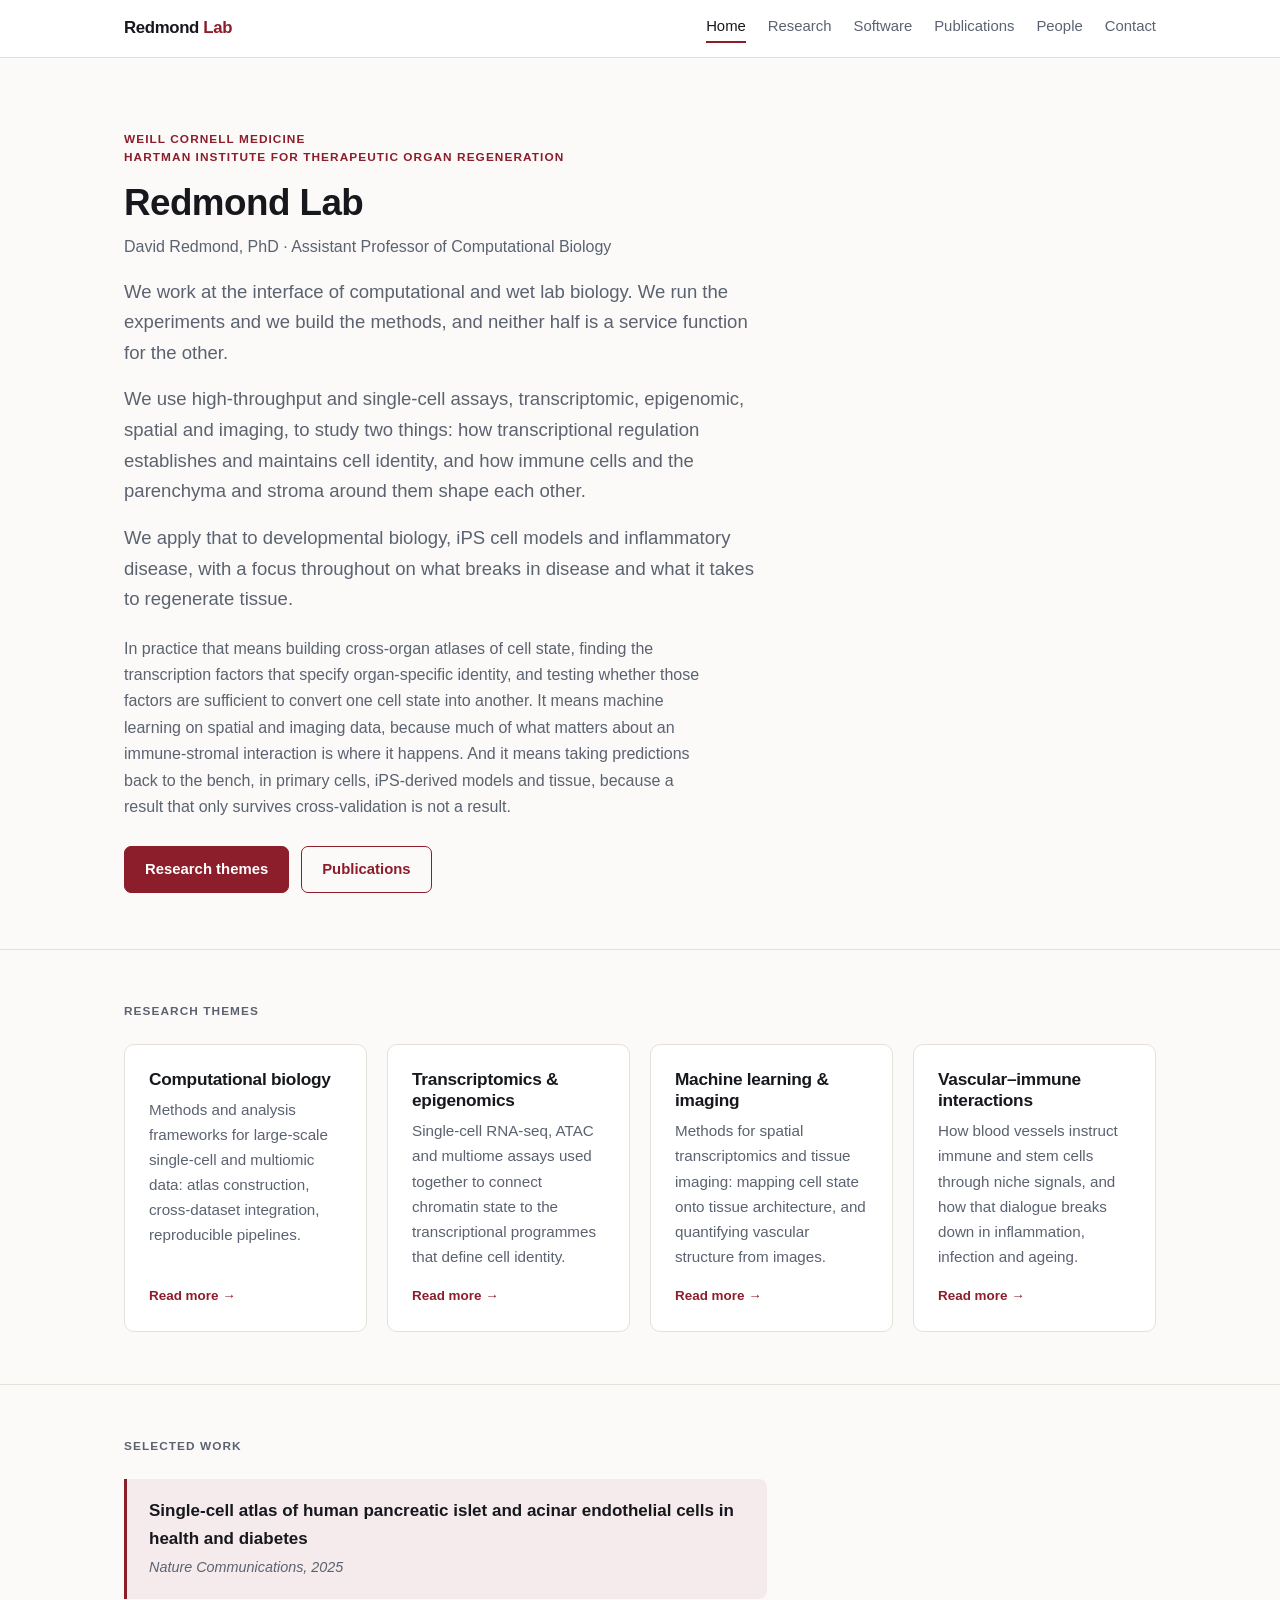
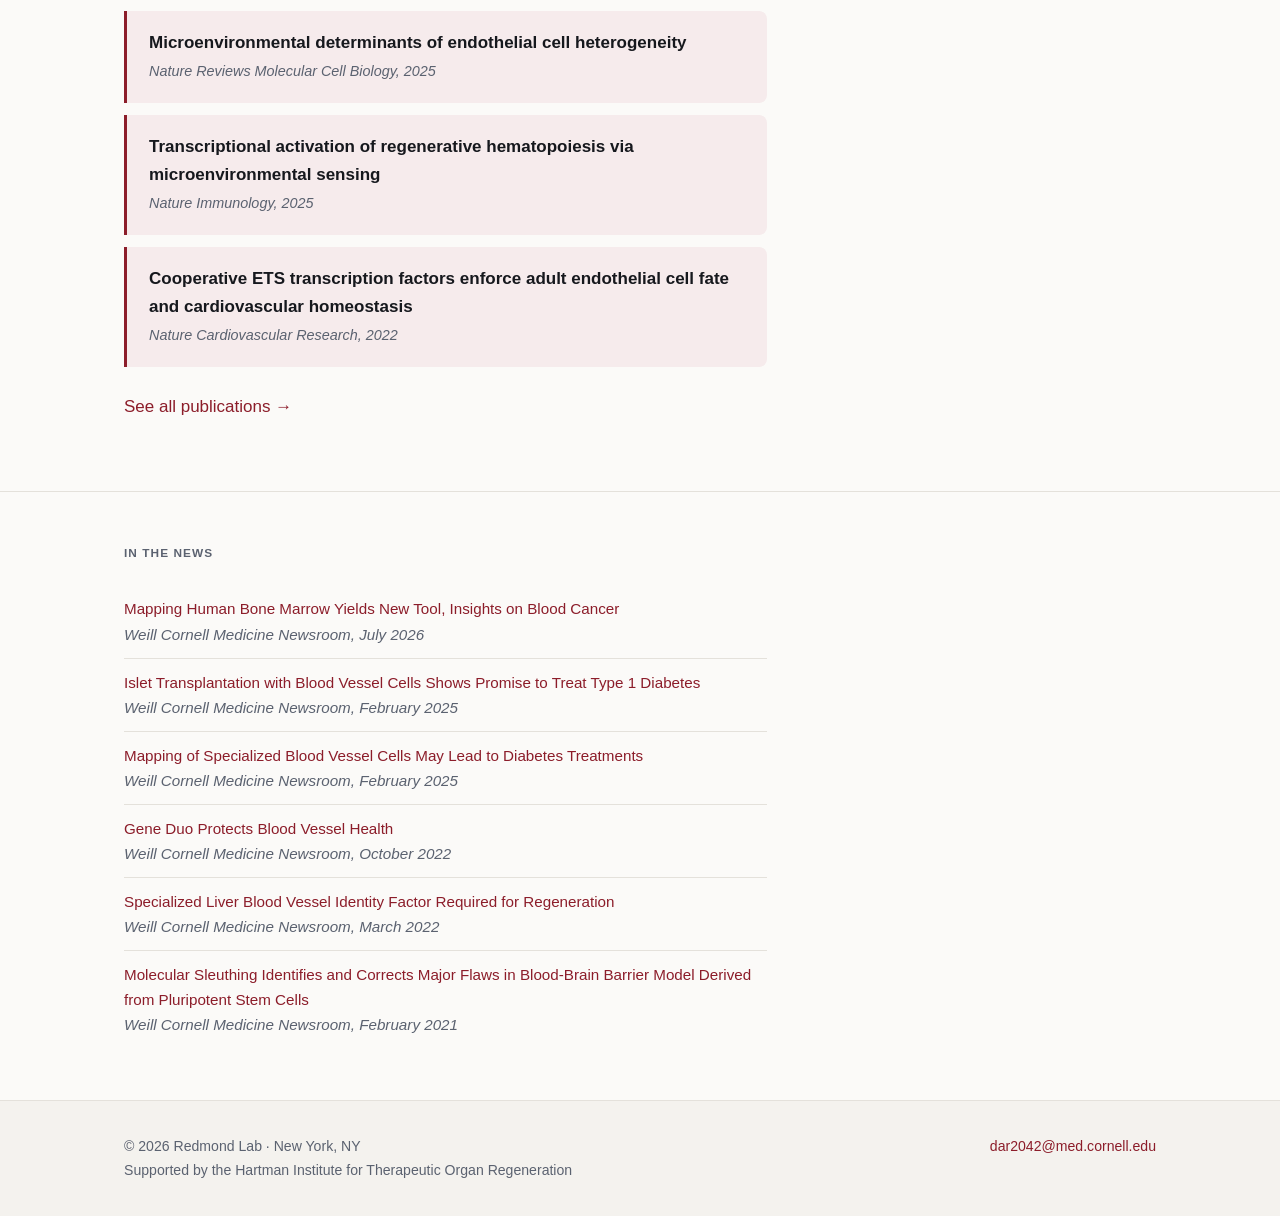
==== index.html @ 02d32d0f "Rewrite intro around the computational/wet-lab interface" ====
<!DOCTYPE html>
<html lang="en">
<head>
<meta charset="utf-8">
<meta name="viewport" content="width=device-width, initial-scale=1">
<title>Redmond Lab | Vascular Computational Biology</title>
<meta name="description" content="The Redmond Lab works at the interface of computational and wet lab biology, using high-throughput and single-cell assays to study transcriptional regulation and immune-stromal interactions in development, iPS models, inflammation and regeneration.">
<meta name="author" content="David Redmond">
<link rel="canonical" href="https://redmondlab.org/">

<meta property="og:type" content="website">
<meta property="og:site_name" content="Redmond Lab">
<meta property="og:title" content="Redmond Lab | Vascular Computational Biology">
<meta property="og:description" content="The Redmond Lab works at the interface of computational and wet lab biology, using high-throughput and single-cell assays to study transcriptional regulation and immune-stromal interactions in development, iPS models, inflammation and regeneration.">
<meta property="og:url" content="https://redmondlab.org/">
<meta property="og:locale" content="en_US">
<meta name="twitter:card" content="summary">
<meta name="twitter:title" content="Redmond Lab | Vascular Computational Biology">
<meta name="twitter:description" content="The Redmond Lab works at the interface of computational and wet lab biology, using high-throughput and single-cell assays to study transcriptional regulation and immune-stromal interactions in development, iPS models, inflammation and regeneration.">

<script type="application/ld+json">
{
  "@context": "https://schema.org",
  "@graph": [
    {
      "@type": "Person",
      "@id": "https://redmondlab.org/#david-redmond",
      "name": "David Redmond",
      "givenName": "David",
      "familyName": "Redmond",
      "honorificSuffix": "PhD",
      "jobTitle": "Assistant Professor of Computational Biology",
      "email": "mailto:dar2042@med.cornell.edu",
      "url": "https://redmondlab.org",
      "affiliation": {
        "@type": "Organization",
        "name": "Hartman Institute for Therapeutic Organ Regeneration"
      },
      "knowsAbout": [
        "Computational biology",
        "Endothelial cell biology",
        "Single-cell RNA sequencing",
        "Transcriptomics",
        "Epigenomics",
        "Spatial transcriptomics",
        "Machine learning",
        "Vascular immunology",
        "Transcription factor reprogramming"
      ],
      "sameAs": [
        "https://orcid.org/0000-0002-0983-8606",
        "https://scholar.google.com/citations?user=XUTpJfoAAAAJ&hl=en",
        "https://github.com/redmondlab",
        "https://vivo.weill.cornell.edu/display/cwid-dar2042",
        "https://directory.weill.cornell.edu/person/profile/dar2042"
      ]
    },
    {
      "@type": "ResearchOrganization",
      "@id": "https://redmondlab.org/#lab",
      "name": "Redmond Lab",
      "alternateName": "Redmond Laboratory",
      "url": "https://redmondlab.org",
      "email": "mailto:dar2042@med.cornell.edu",
      "founder": {"@id": "https://redmondlab.org/#david-redmond"},
      "parentOrganization": {
        "@type": "Organization",
        "name": "Hartman Institute for Therapeutic Organ Regeneration"
      },
      "address": {
        "@type": "PostalAddress",
        "addressLocality": "New York",
        "addressRegion": "NY",
        "addressCountry": "US"
      }
    },
    {
      "@type": "WebSite",
      "@id": "https://redmondlab.org/#website",
      "url": "https://redmondlab.org",
      "name": "Redmond Lab",
      "publisher": {"@id": "https://redmondlab.org/#lab"}
    }
  ]
}
</script>

<link rel="stylesheet" href="style.css">
</head>
<body>

<header class="site">
  <div class="wrap">
    <a class="brand" href="index.html">Redmond <span>Lab</span></a>
    <nav class="site">
      <a href="index.html" aria-current="page">Home</a>
      <a href="research.html">Research</a>
      <a href="software.html">Software</a>
      <a href="publications.html">Publications</a>
      <a href="people.html">People</a>
      <a href="contact.html">Contact</a>
    </nav>
  </div>
</header>

<div class="hero">
  <div class="wrap">
    <p class="kicker">Weill Cornell Medicine<br>
      Hartman Institute for Therapeutic Organ Regeneration</p>
    <h1>Redmond Lab</h1>
    <p class="affil">David Redmond, PhD &middot; Assistant Professor of Computational Biology</p>
    <p class="lead">
      We work at the interface of computational and wet lab biology. We run the
      experiments and we build the methods, and neither half is a service function for
      the other.
    </p>
    <p class="lead">
      We use high-throughput and single-cell assays, transcriptomic, epigenomic, spatial
      and imaging, to study two things: how transcriptional regulation establishes and
      maintains cell identity, and how immune cells and the parenchyma and stroma around
      them shape each other.
    </p>
    <p class="lead">
      We apply that to developmental biology, iPS cell models and inflammatory disease,
      with a focus throughout on what breaks in disease and what it takes to regenerate
      tissue.
    </p>
    <p class="detail">
      In practice that means building cross-organ atlases of cell state, finding the
      transcription factors that specify organ-specific identity, and testing whether
      those factors are sufficient to convert one cell state into another. It means
      machine learning on spatial and imaging data, because much of what matters about an
      immune-stromal interaction is where it happens. And it means taking predictions back
      to the bench, in primary cells, iPS-derived models and tissue, because a result that
      only survives cross-validation is not a result.
    </p>
    <div class="btn-row">
      <a class="btn" href="research.html">Research themes</a>
      <a class="btn ghost" href="publications.html">Publications</a>
    </div>
  </div>
</div>

<section>
  <div class="wrap">
    <p class="eyebrow">Research themes</p>
    <div class="grid themes">

      <a class="card" href="research.html#computational-biology">
        <h3>Computational biology</h3>
        <p>
          Methods and analysis frameworks for large-scale single-cell and multiomic data:
          atlas construction, cross-dataset integration, reproducible pipelines.
        </p>
        <span class="more">Read more &rarr;</span>
      </a>

      <a class="card" href="research.html#transcriptomics-epigenomics">
        <h3>Transcriptomics &amp; epigenomics</h3>
        <p>
          Single-cell RNA-seq, ATAC and multiome assays used together to connect chromatin
          state to the transcriptional programmes that define cell identity.
        </p>
        <span class="more">Read more &rarr;</span>
      </a>

      <a class="card" href="research.html#machine-learning">
        <h3>Machine learning &amp; imaging</h3>
        <p>
          Methods for spatial transcriptomics and tissue imaging: mapping cell state onto
          tissue architecture, and quantifying vascular structure from images.
        </p>
        <span class="more">Read more &rarr;</span>
      </a>

      <a class="card" href="research.html#vascular-immune">
        <h3>Vascular&ndash;immune interactions</h3>
        <p>
          How blood vessels instruct immune and stem cells through niche signals, and how
          that dialogue breaks down in inflammation, infection and ageing.
        </p>
        <span class="more">Read more &rarr;</span>
      </a>

    </div>
  </div>
</section>

<section>
  <div class="wrap">
    <p class="eyebrow">Selected work</p>
    <div class="prose">

      <div class="highlight">
        <strong>Single-cell atlas of human pancreatic islet and acinar endothelial cells in health and diabetes</strong><br>
        <span class="venue">Nature Communications, 2025</span>
      </div>

      <div class="highlight">
        <strong>Microenvironmental determinants of endothelial cell heterogeneity</strong><br>
        <span class="venue">Nature Reviews Molecular Cell Biology, 2025</span>
      </div>

      <div class="highlight">
        <strong>Transcriptional activation of regenerative hematopoiesis via microenvironmental sensing</strong><br>
        <span class="venue">Nature Immunology, 2025</span>
      </div>

      <div class="highlight">
        <strong>Cooperative ETS transcription factors enforce adult endothelial cell fate and cardiovascular homeostasis</strong><br>
        <span class="venue">Nature Cardiovascular Research, 2022</span>
      </div>

      <p style="margin-top:26px">
        <a href="publications.html">See all publications &rarr;</a>
      </p>
    </div>
  </div>
</section>

<section>
  <div class="wrap">
    <p class="eyebrow">In the news</p>
    <div class="prose">
      <ul class="pubs">
        <li>
          <a href="https://news.weill.cornell.edu/news/2026/07/mapping-human-bone-marrow-yields-new-tool-insights-on-blood-cancer">Mapping Human Bone Marrow Yields New Tool, Insights on Blood Cancer</a><br>
          <span class="venue">Weill Cornell Medicine Newsroom, July 2026</span>
        </li>
        <li>
          <a href="https://news.weill.cornell.edu/news/2025/02/islet-transplantation-with-blood-vessel-cells-shows-promise-to-treat-type-1-diabetes">Islet Transplantation with Blood Vessel Cells Shows Promise to Treat Type 1 Diabetes</a><br>
          <span class="venue">Weill Cornell Medicine Newsroom, February 2025</span>
        </li>
        <li>
          <a href="https://news.weill.cornell.edu/news/2025/02/mapping-of-specialized-blood-vessel-cells-may-lead-to-diabetes-treatments">Mapping of Specialized Blood Vessel Cells May Lead to Diabetes Treatments</a><br>
          <span class="venue">Weill Cornell Medicine Newsroom, February 2025</span>
        </li>
        <li>
          <a href="https://news.weill.cornell.edu/news/2022/10/gene-duo-protects-blood-vessel-health">Gene Duo Protects Blood Vessel Health</a><br>
          <span class="venue">Weill Cornell Medicine Newsroom, October 2022</span>
        </li>
        <li>
          <a href="https://news.weill.cornell.edu/news/2022/03/specialized-liver-blood-vessel-identity-factor-required-for-regeneration">Specialized Liver Blood Vessel Identity Factor Required for Regeneration</a><br>
          <span class="venue">Weill Cornell Medicine Newsroom, March 2022</span>
        </li>
        <li>
          <a href="https://news.weill.cornell.edu/news/2021/02/molecular-sleuthing-identifies-and-corrects-major-flaws-in-blood-brain-barrier-model">Molecular Sleuthing Identifies and Corrects Major Flaws in Blood-Brain Barrier Model Derived from Pluripotent Stem Cells</a><br>
          <span class="venue">Weill Cornell Medicine Newsroom, February 2021</span>
        </li>
      </ul>
    </div>
  </div>
</section>

<footer class="site">
  <div class="wrap">
    <p>&copy; 2026 Redmond Lab &middot; New York, NY<br>
       Supported by the Hartman Institute for Therapeutic Organ Regeneration</p>
    <p><a href="mailto:dar2042@med.cornell.edu">dar2042@med.cornell.edu</a></p>
  </div>
</footer>

</body>
</html>
---- style.css ----
/* Redmond Lab — redmondlab.org
   Single stylesheet, no dependencies. */

:root {
  --bg: #fbfaf8;
  --surface: #ffffff;
  --surface-alt: #f4f2ee;
  --text: #16181d;
  --muted: #5b6270;
  --border: #e4e1db;
  --accent: #8c1d2a;
  --accent-hover: #6f1621;
  --accent-soft: #f6ebec;
  --max: 1080px;
}

@media (prefers-color-scheme: dark) {
  :root {
    --bg: #101216;
    --surface: #171a20;
    --surface-alt: #1c2028;
    --text: #e8eaed;
    --muted: #98a0ae;
    --border: #272c35;
    --accent: #e8737f;
    --accent-hover: #f2929c;
    --accent-soft: #241a1d;
  }
}

*, *::before, *::after { box-sizing: border-box; }

html { -webkit-text-size-adjust: 100%; }

body {
  margin: 0;
  background: var(--bg);
  color: var(--text);
  font-family: -apple-system, BlinkMacSystemFont, "Segoe UI", Roboto,
               "Helvetica Neue", Arial, sans-serif;
  font-size: 17px;
  line-height: 1.65;
  -webkit-font-smoothing: antialiased;
}

.wrap { max-width: var(--max); margin: 0 auto; padding: 0 24px; }
.prose { max-width: 68ch; }

a { color: var(--accent); text-decoration: none; }
a:hover { color: var(--accent-hover); text-decoration: underline; }

h1, h2, h3 { line-height: 1.25; font-weight: 650; letter-spacing: -0.015em; }
h1 { font-size: 2.3rem; margin: 0 0 .5rem; }
h2 { font-size: 1.45rem; margin: 2.75rem 0 .9rem; }
h3 { font-size: 1.08rem; margin: 0 0 .4rem; }

/* ---------- header ---------- */

header.site {
  border-bottom: 1px solid var(--border);
  background: var(--surface);
  position: sticky;
  top: 0;
  z-index: 10;
}

header.site .wrap {
  display: flex;
  align-items: center;
  justify-content: space-between;
  gap: 24px;
  flex-wrap: wrap;
  padding-top: 14px;
  padding-bottom: 14px;
}

.brand {
  font-weight: 680;
  font-size: 1.05rem;
  letter-spacing: -0.02em;
  color: var(--text);
}
.brand:hover { text-decoration: none; color: var(--accent); }
.brand span { color: var(--accent); }

nav.site { display: flex; gap: 22px; flex-wrap: wrap; }
nav.site a {
  color: var(--muted);
  font-size: .93rem;
  font-weight: 500;
  padding-bottom: 2px;
  border-bottom: 2px solid transparent;
}
nav.site a:hover { color: var(--text); text-decoration: none; }
nav.site a[aria-current="page"] {
  color: var(--text);
  border-bottom-color: var(--accent);
}

/* ---------- hero ---------- */

.hero { padding: 72px 0 56px; border-bottom: 1px solid var(--border); }
.hero .kicker {
  text-transform: uppercase;
  letter-spacing: .09em;
  font-size: .74rem;
  font-weight: 650;
  line-height: 1.55;
  color: var(--accent);
  margin: 0 0 14px;
}
.hero p.lead {
  font-size: 1.16rem;
  color: var(--muted);
  max-width: 62ch;
  margin: 1rem 0 0;
}
.hero .affil {
  font-size: 1rem;
  color: var(--muted);
  margin: .35rem 0 0;
}
.hero p.detail {
  font-size: 1rem;
  color: var(--muted);
  max-width: 66ch;
  margin: 1.3rem 0 0;
}

/* ---------- sections & cards ---------- */

section { padding: 52px 0; }
section + section { border-top: 1px solid var(--border); }

.eyebrow {
  text-transform: uppercase;
  letter-spacing: .09em;
  font-size: .74rem;
  font-weight: 650;
  color: var(--muted);
  margin: 0 0 1.4rem;
}

.grid {
  display: grid;
  grid-template-columns: repeat(auto-fit, minmax(248px, 1fr));
  gap: 20px;
}

.card {
  background: var(--surface);
  border: 1px solid var(--border);
  border-radius: 10px;
  padding: 24px;
}
.card p { margin: 0; color: var(--muted); font-size: .95rem; }

/* The four research themes sit on one row on desktop, collapsing
   to 2-up then 1-up on narrower screens. */
.grid.themes { grid-template-columns: repeat(4, 1fr); }
@media (max-width: 900px) { .grid.themes { grid-template-columns: repeat(2, 1fr); } }
@media (max-width: 560px) { .grid.themes { grid-template-columns: 1fr; } }

a.card {
  color: inherit;
  display: flex;
  flex-direction: column;
  transition: border-color .15s ease, transform .15s ease, box-shadow .15s ease;
}
a.card:hover {
  text-decoration: none;
  border-color: var(--accent);
  transform: translateY(-2px);
  box-shadow: 0 6px 18px rgba(0, 0, 0, .07);
}
a.card h3 { transition: color .15s ease; }
a.card:hover h3 { color: var(--accent); }
a.card:focus-visible {
  outline: 2px solid var(--accent);
  outline-offset: 3px;
}
a.card .more {
  margin-top: auto;
  padding-top: 16px;
  font-size: .84rem;
  font-weight: 600;
  color: var(--accent);
}

@media (prefers-reduced-motion: reduce) {
  a.card, a.card h3 { transition: none; }
  a.card:hover { transform: none; }
}

/* ---------- theme blocks (research page) ---------- */

.theme {
  display: grid;
  grid-template-columns: 190px 1fr;
  gap: 32px;
  padding: 40px 0;
  border-top: 1px solid var(--border);
  scroll-margin-top: 88px; /* clears the sticky header when jumped to via #anchor */
}
.theme .papers-label {
  text-transform: uppercase;
  letter-spacing: .08em;
  font-size: .72rem;
  font-weight: 650;
  color: var(--muted);
  margin: 1.8rem 0 .2rem;
}
.theme:first-of-type { border-top: none; }
.theme > h2 { margin: 0; font-size: 1.18rem; }
.theme .body p { margin-top: 0; }
.theme .body p:last-child { margin-bottom: 0; }

@media (max-width: 720px) {
  .theme { grid-template-columns: 1fr; gap: 10px; }
}

/* ---------- publications ---------- */

.pub-year {
  font-size: .8rem;
  font-weight: 700;
  letter-spacing: .08em;
  color: var(--accent);
  margin: 2.2rem 0 .7rem;
  padding-bottom: .4rem;
  border-bottom: 1px solid var(--border);
}

ul.pubs { list-style: none; margin: 0; padding: 0; }
ul.pubs li {
  padding: 11px 0;
  border-bottom: 1px solid var(--border);
  font-size: .95rem;
}
ul.pubs li:last-child { border-bottom: none; }
ul.pubs .venue { color: var(--muted); font-style: italic; }

.highlight {
  background: var(--accent-soft);
  border-left: 3px solid var(--accent);
  border-radius: 0 8px 8px 0;
  padding: 18px 22px;
  margin: 0 0 12px;
}
.highlight .venue { color: var(--muted); font-style: italic; font-size: .9rem; }

/* ---------- misc ---------- */

.btn-row { display: flex; gap: 12px; flex-wrap: wrap; margin-top: 26px; }
.btn {
  display: inline-block;
  padding: 10px 20px;
  border-radius: 7px;
  font-size: .93rem;
  font-weight: 550;
  border: 1px solid var(--accent);
  background: var(--accent);
  color: #fff;
}
.btn:hover { background: var(--accent-hover); border-color: var(--accent-hover); color: #fff; text-decoration: none; }
.btn.ghost { background: transparent; color: var(--accent); }
.btn.ghost:hover { background: var(--accent-soft); color: var(--accent); }

@media (prefers-color-scheme: dark) {
  .btn { color: #14161a; }
  .btn:hover { color: #14161a; }
}

dl.meta { margin: 0; }
dl.meta dt {
  font-size: .74rem;
  text-transform: uppercase;
  letter-spacing: .08em;
  font-weight: 650;
  color: var(--muted);
  margin-top: 1.4rem;
}
dl.meta dd { margin: .25rem 0 0; }

footer.site {
  border-top: 1px solid var(--border);
  padding: 34px 0;
  color: var(--muted);
  font-size: .88rem;
  background: var(--surface-alt);
}
footer.site .wrap {
  display: flex;
  justify-content: space-between;
  gap: 16px;
  flex-wrap: wrap;
}
footer.site p { margin: 0; }
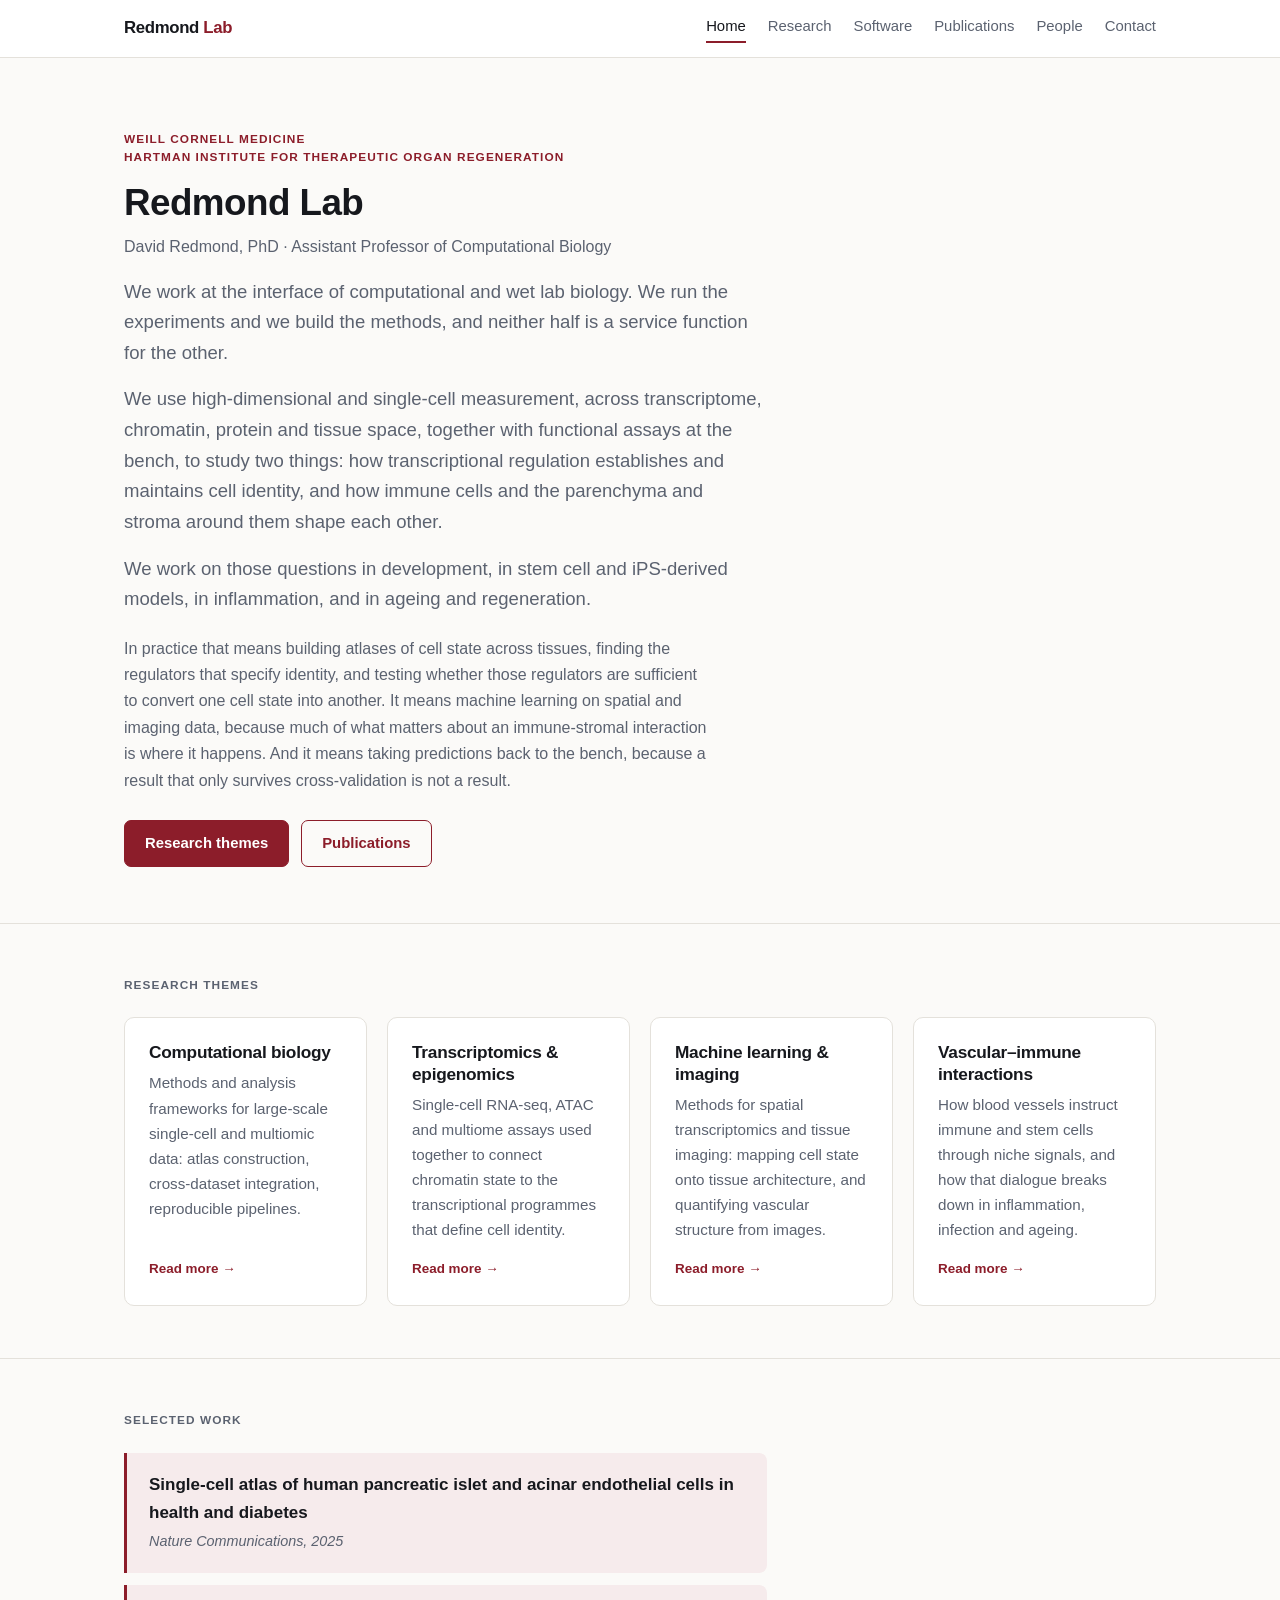
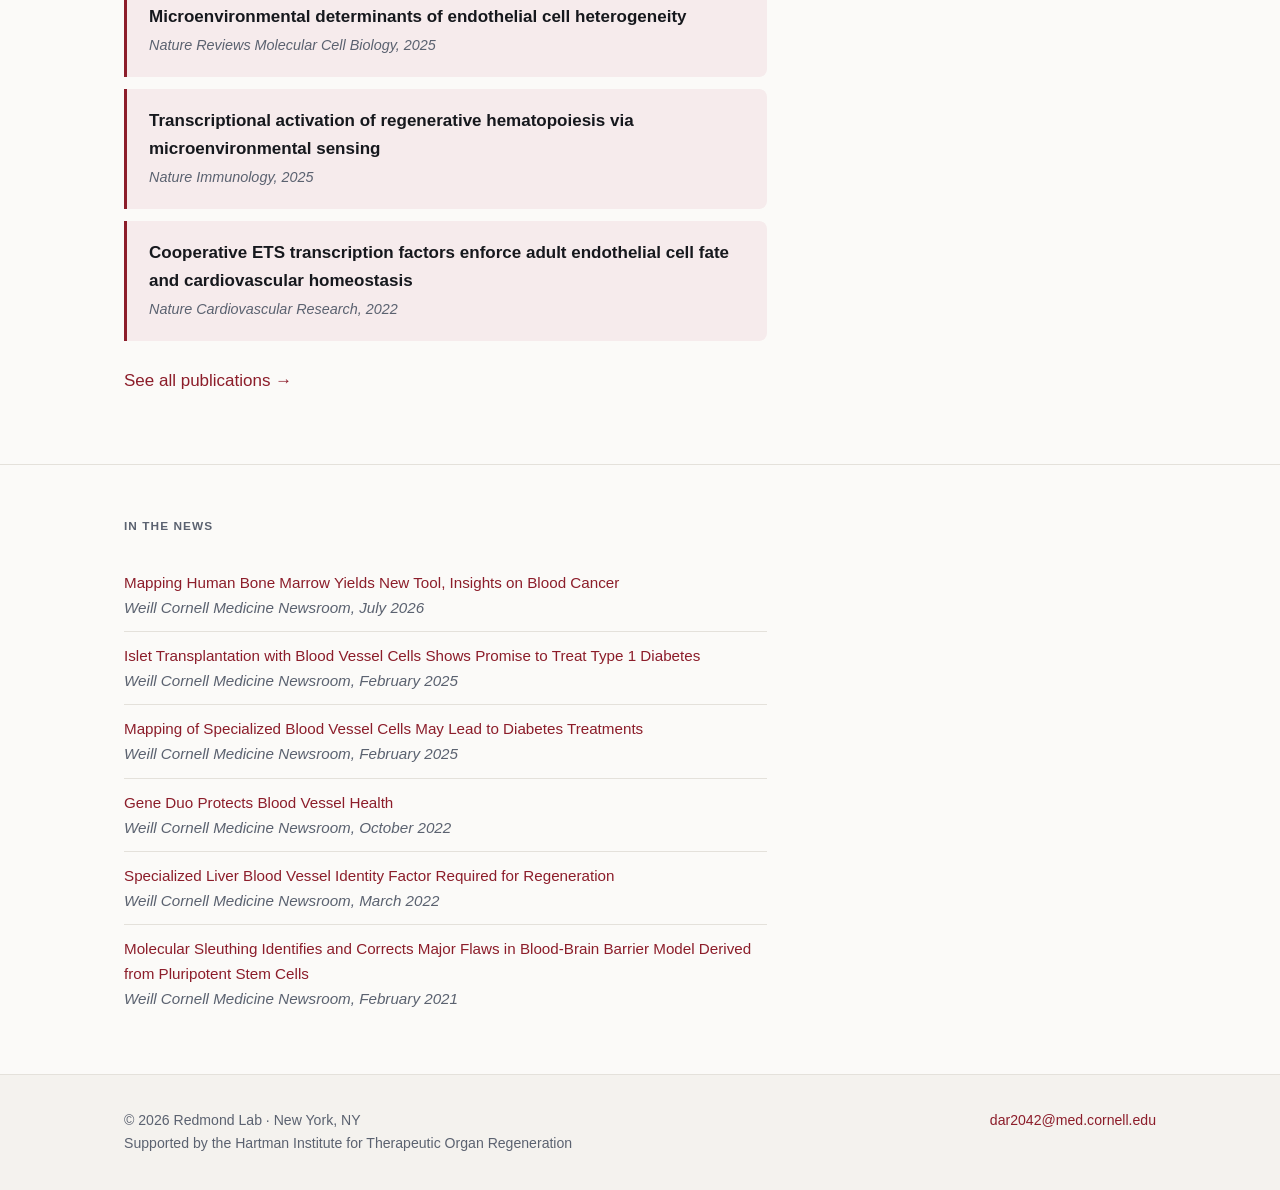
==== commit 890d4ddc: "Raise altitude of intro and Approach; measurement categories rather than named assays" ====
--- a/index.html
+++ b/index.html
@@ -115,24 +115,22 @@
       the other.
     </p>
     <p class="lead">
-      We use high-throughput and single-cell assays, transcriptomic, epigenomic, spatial
-      and imaging, to study two things: how transcriptional regulation establishes and
-      maintains cell identity, and how immune cells and the parenchyma and stroma around
-      them shape each other.
+      We use high-dimensional and single-cell measurement, across transcriptome, chromatin,
+      protein and tissue space, together with functional assays at the bench, to study two
+      things: how transcriptional regulation establishes and maintains cell identity, and
+      how immune cells and the parenchyma and stroma around them shape each other.
     </p>
     <p class="lead">
-      We apply that to developmental biology, iPS cell models and inflammatory disease,
-      with a focus throughout on what breaks in disease and what it takes to regenerate
-      tissue.
+      We work on those questions in development, in stem cell and iPS-derived models, in
+      inflammation, and in ageing and regeneration.
     </p>
     <p class="detail">
-      In practice that means building cross-organ atlases of cell state, finding the
-      transcription factors that specify organ-specific identity, and testing whether
-      those factors are sufficient to convert one cell state into another. It means
-      machine learning on spatial and imaging data, because much of what matters about an
-      immune-stromal interaction is where it happens. And it means taking predictions back
-      to the bench, in primary cells, iPS-derived models and tissue, because a result that
-      only survives cross-validation is not a result.
+      In practice that means building atlases of cell state across tissues, finding the
+      regulators that specify identity, and testing whether those regulators are sufficient
+      to convert one cell state into another. It means machine learning on spatial and
+      imaging data, because much of what matters about an immune-stromal interaction is
+      where it happens. And it means taking predictions back to the bench, because a result
+      that only survives cross-validation is not a result.
     </p>
     <div class="btn-row">
       <a class="btn" href="research.html">Research themes</a>
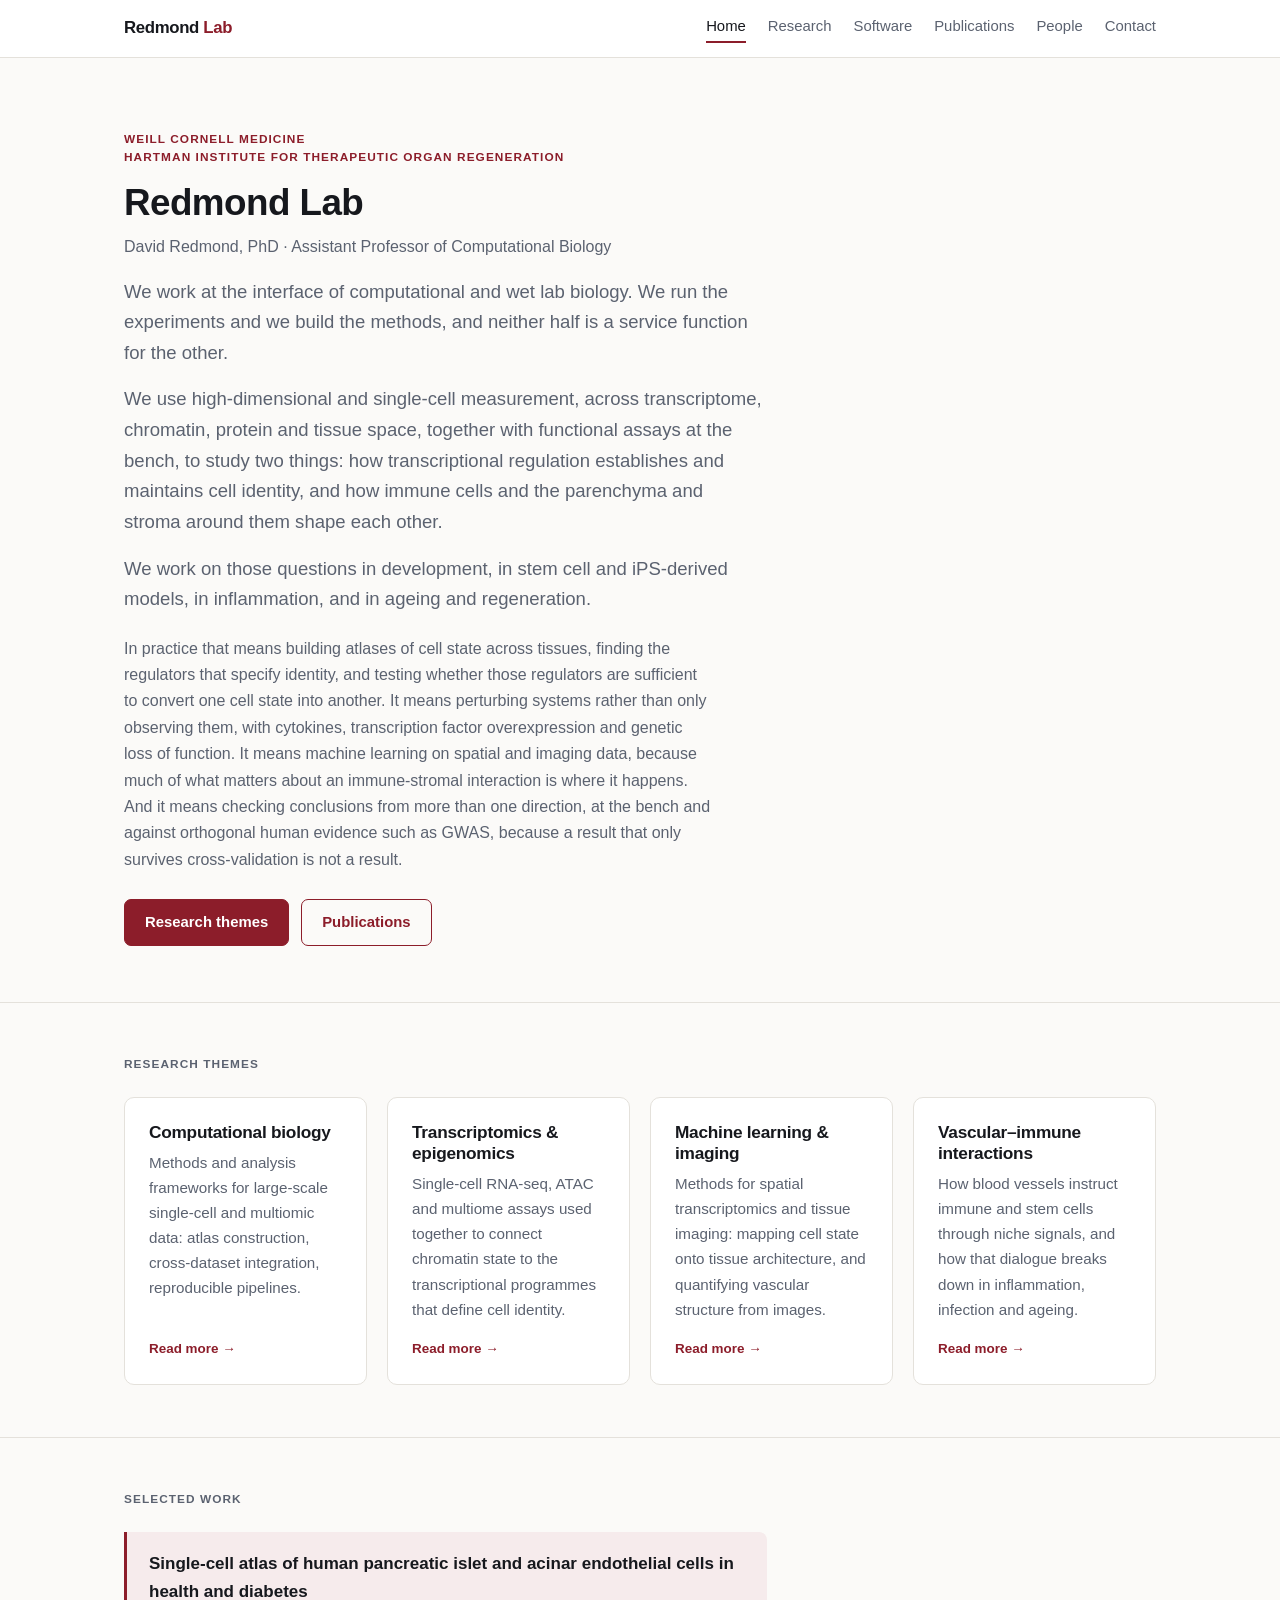
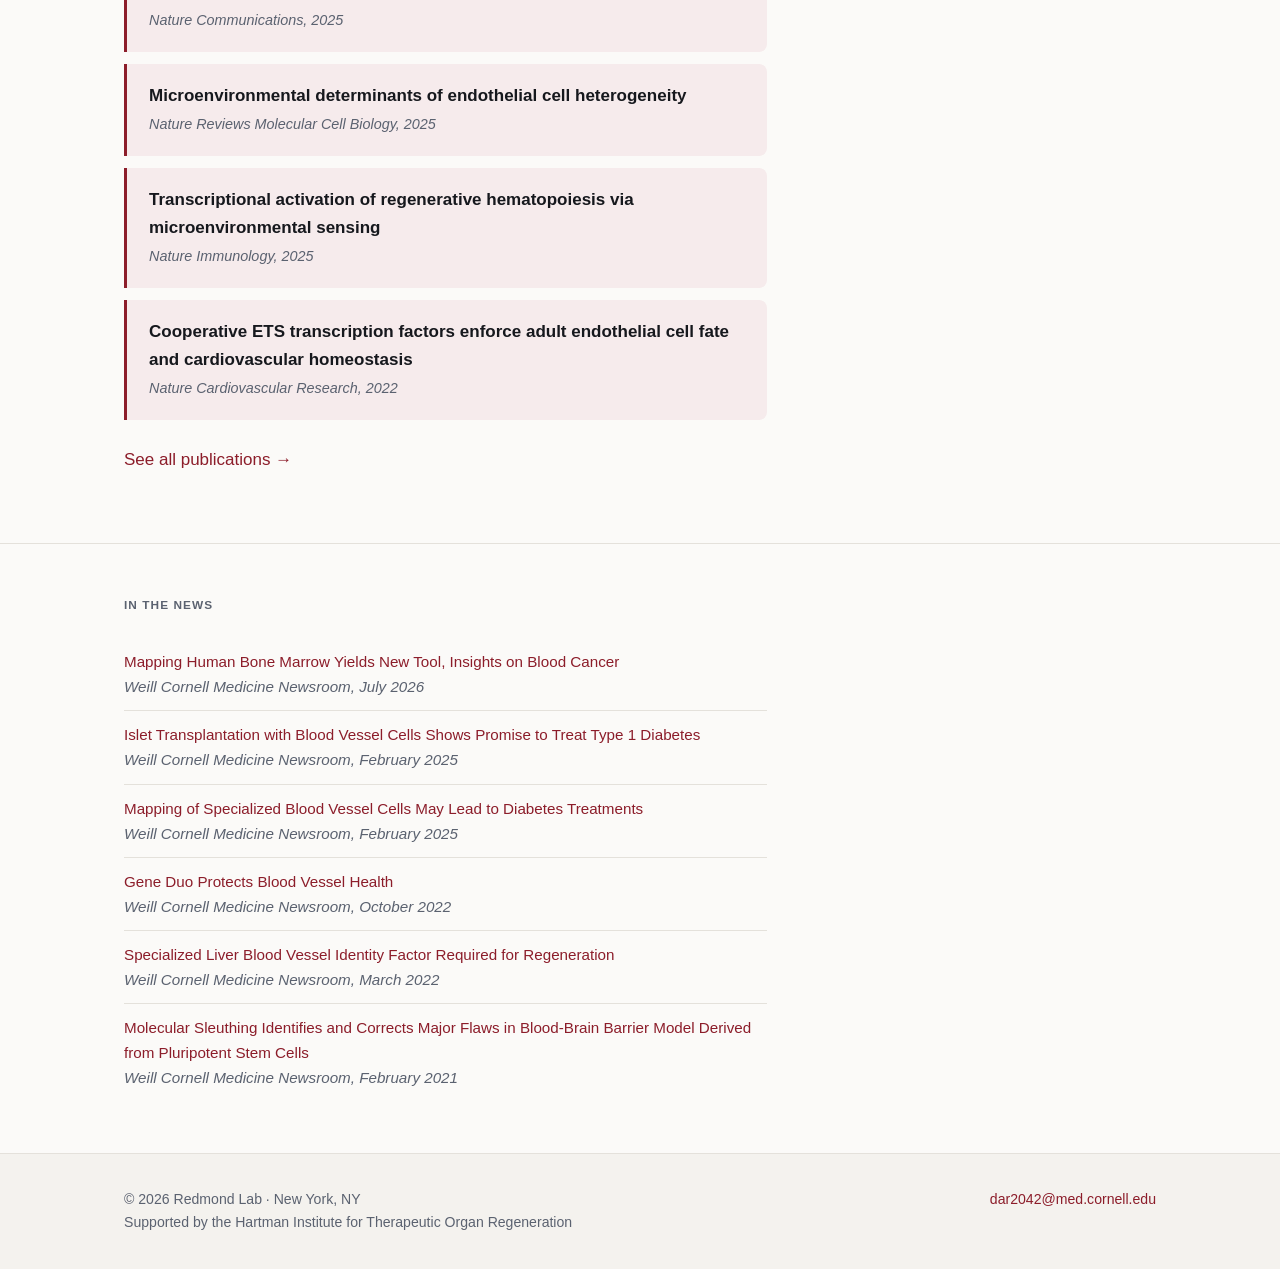
==== commit 335c7860: "Intro: add perturbation and orthogonal human-genetics validation" ====
--- a/index.html
+++ b/index.html
@@ -127,10 +127,13 @@
     <p class="detail">
       In practice that means building atlases of cell state across tissues, finding the
       regulators that specify identity, and testing whether those regulators are sufficient
-      to convert one cell state into another. It means machine learning on spatial and
-      imaging data, because much of what matters about an immune-stromal interaction is
-      where it happens. And it means taking predictions back to the bench, because a result
-      that only survives cross-validation is not a result.
+      to convert one cell state into another. It means perturbing systems rather than only
+      observing them, with cytokines, transcription factor overexpression and genetic loss
+      of function. It means machine learning on spatial and imaging data, because much of
+      what matters about an immune-stromal interaction is where it happens. And it means
+      checking conclusions from more than one direction, at the bench and against
+      orthogonal human evidence such as GWAS, because a result that only survives
+      cross-validation is not a result.
     </p>
     <div class="btn-row">
       <a class="btn" href="research.html">Research themes</a>
--- a/style.css
+++ b/style.css
@@ -155,11 +155,18 @@
 }
 .card p { margin: 0; color: var(--muted); font-size: .95rem; }
 
-/* The four research themes sit on one row on desktop, collapsing
+/* Four-across rows (research themes, collaborators) that collapse
    to 2-up then 1-up on narrower screens. */
-.grid.themes { grid-template-columns: repeat(4, 1fr); }
-@media (max-width: 900px) { .grid.themes { grid-template-columns: repeat(2, 1fr); } }
-@media (max-width: 560px) { .grid.themes { grid-template-columns: 1fr; } }
+.grid.themes,
+.grid.four { grid-template-columns: repeat(4, 1fr); }
+@media (max-width: 900px) {
+  .grid.themes,
+  .grid.four { grid-template-columns: repeat(2, 1fr); }
+}
+@media (max-width: 560px) {
+  .grid.themes,
+  .grid.four { grid-template-columns: 1fr; }
+}
 
 a.card {
   color: inherit;
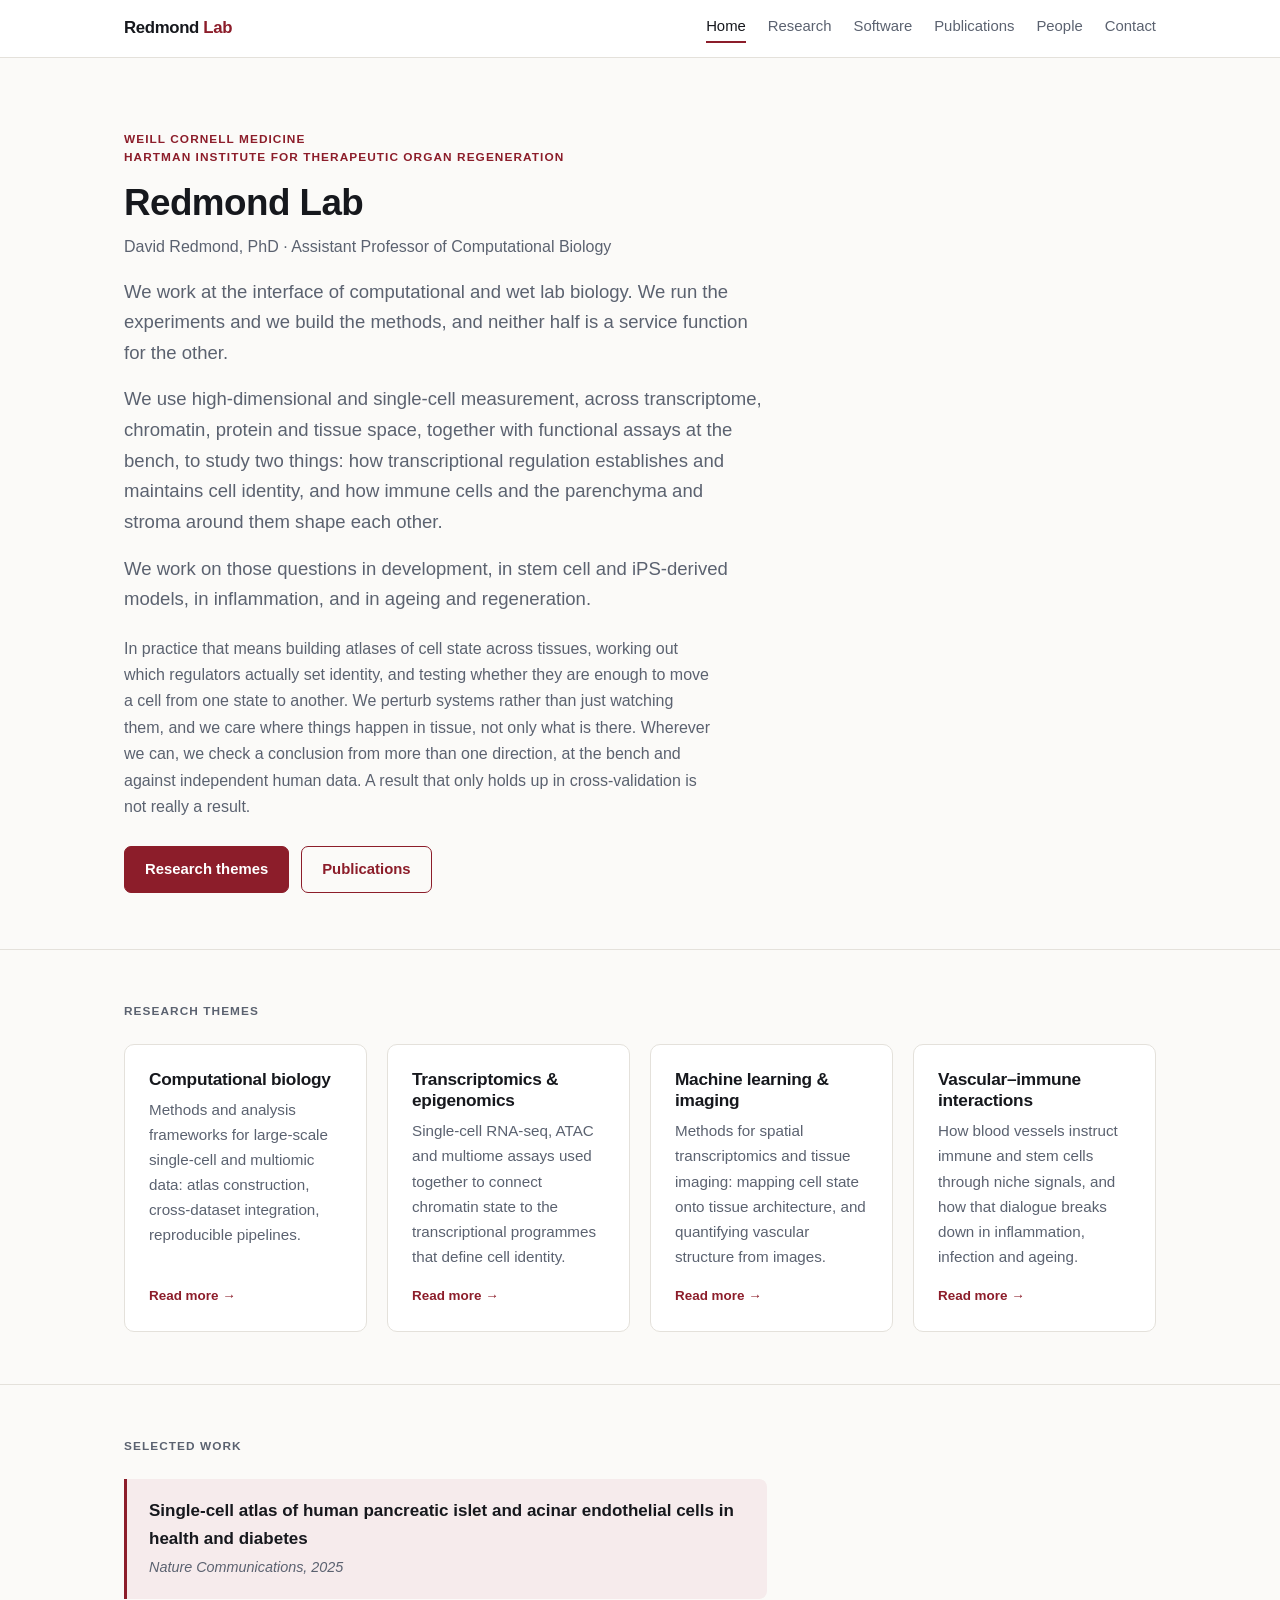
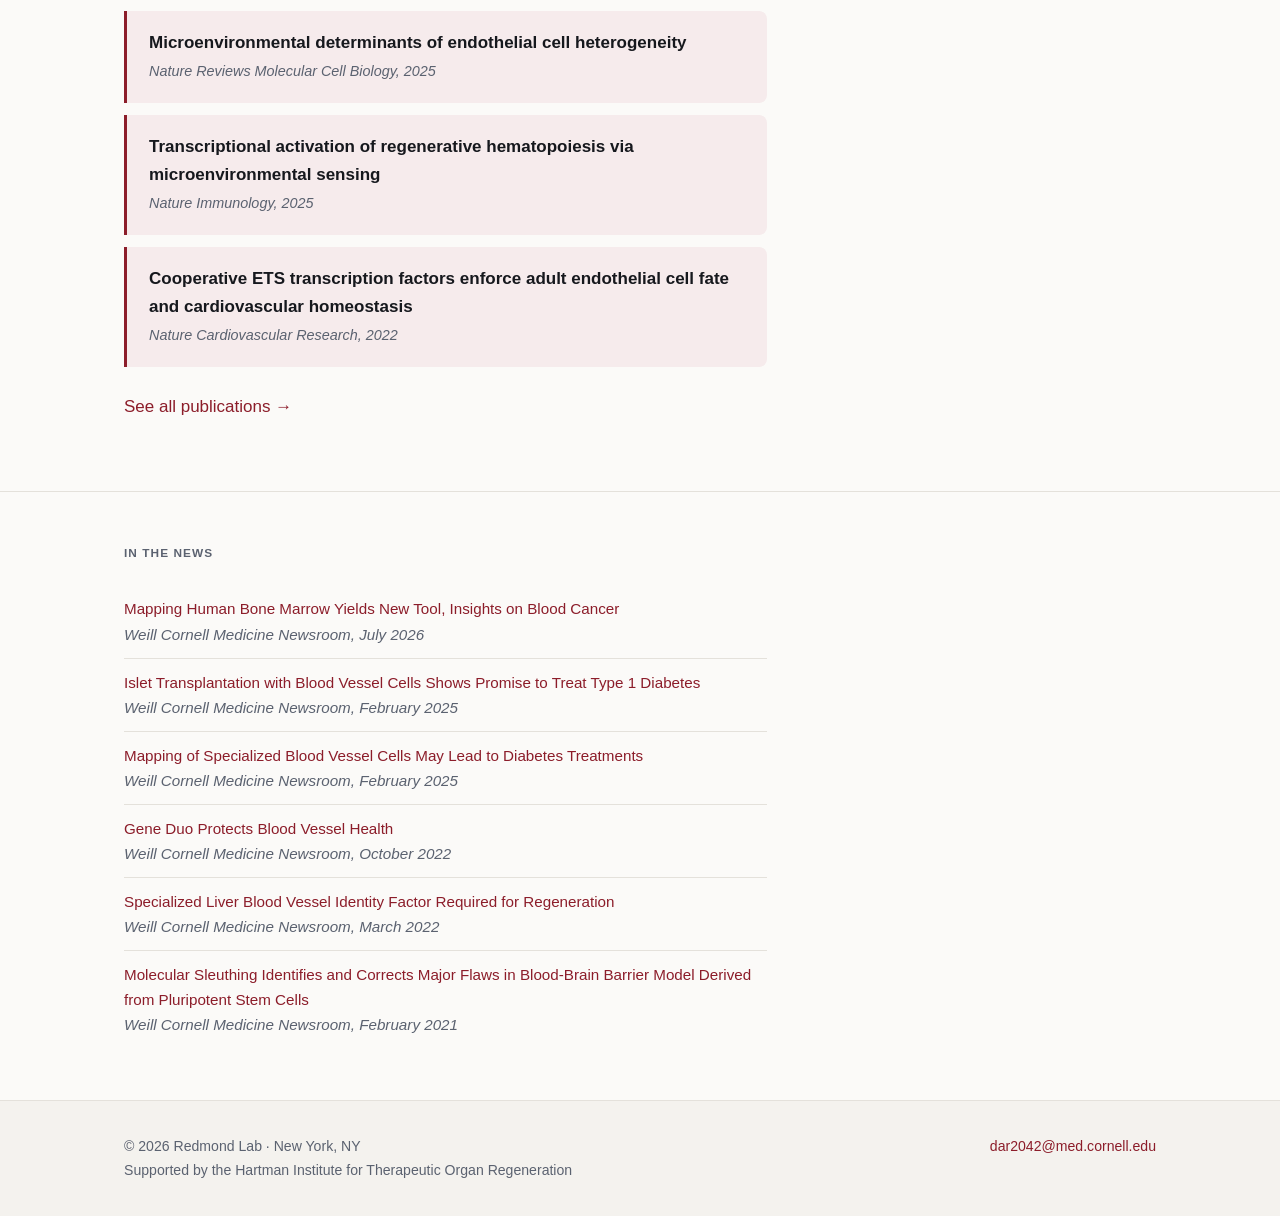
==== commit 45d98c46: "Plainer intro paragraph; drop redundant publications line and New York and beyond" ====
--- a/index.html
+++ b/index.html
@@ -125,15 +125,13 @@
       inflammation, and in ageing and regeneration.
     </p>
     <p class="detail">
-      In practice that means building atlases of cell state across tissues, finding the
-      regulators that specify identity, and testing whether those regulators are sufficient
-      to convert one cell state into another. It means perturbing systems rather than only
-      observing them, with cytokines, transcription factor overexpression and genetic loss
-      of function. It means machine learning on spatial and imaging data, because much of
-      what matters about an immune-stromal interaction is where it happens. And it means
-      checking conclusions from more than one direction, at the bench and against
-      orthogonal human evidence such as GWAS, because a result that only survives
-      cross-validation is not a result.
+      In practice that means building atlases of cell state across tissues, working out
+      which regulators actually set identity, and testing whether they are enough to move a
+      cell from one state to another. We perturb systems rather than just watching them,
+      and we care where things happen in tissue, not only what is there. Wherever we can,
+      we check a conclusion from more than one direction, at the bench and against
+      independent human data. A result that only holds up in cross-validation is not really
+      a result.
     </p>
     <div class="btn-row">
       <a class="btn" href="research.html">Research themes</a>
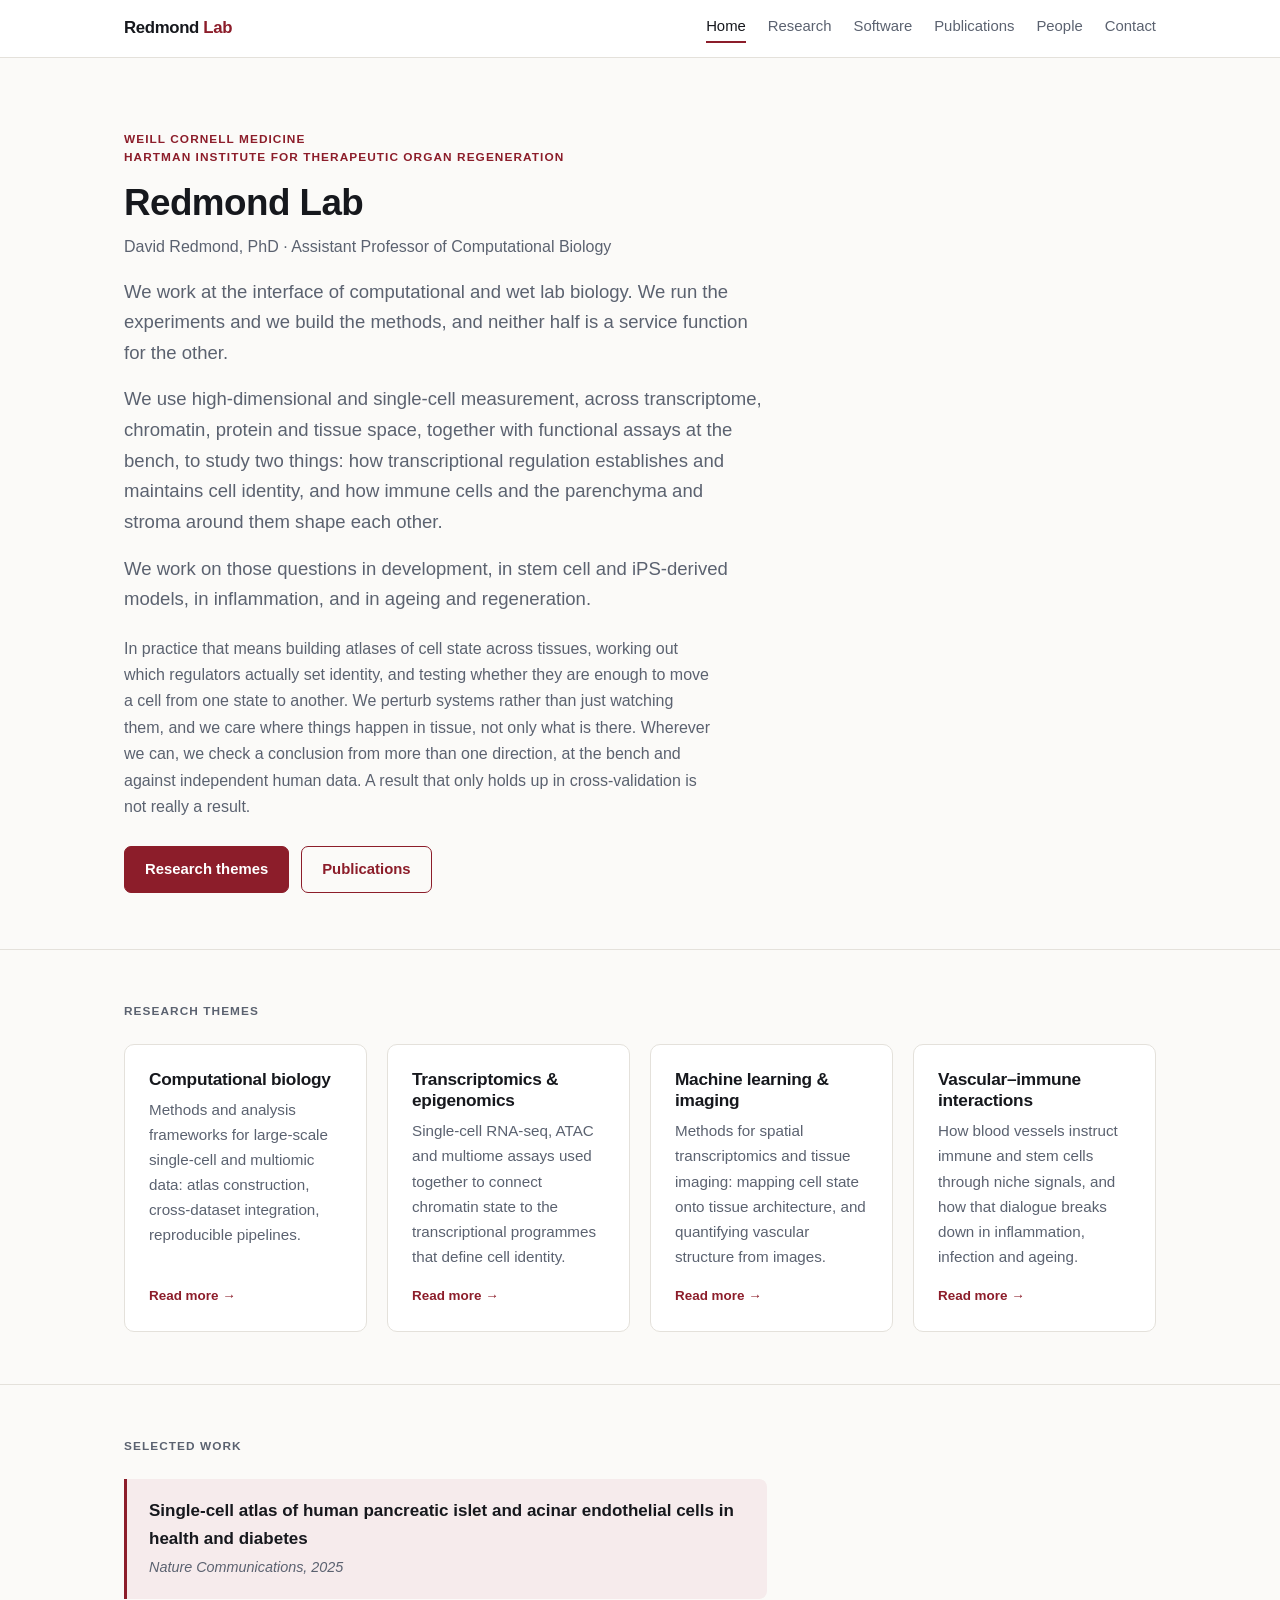
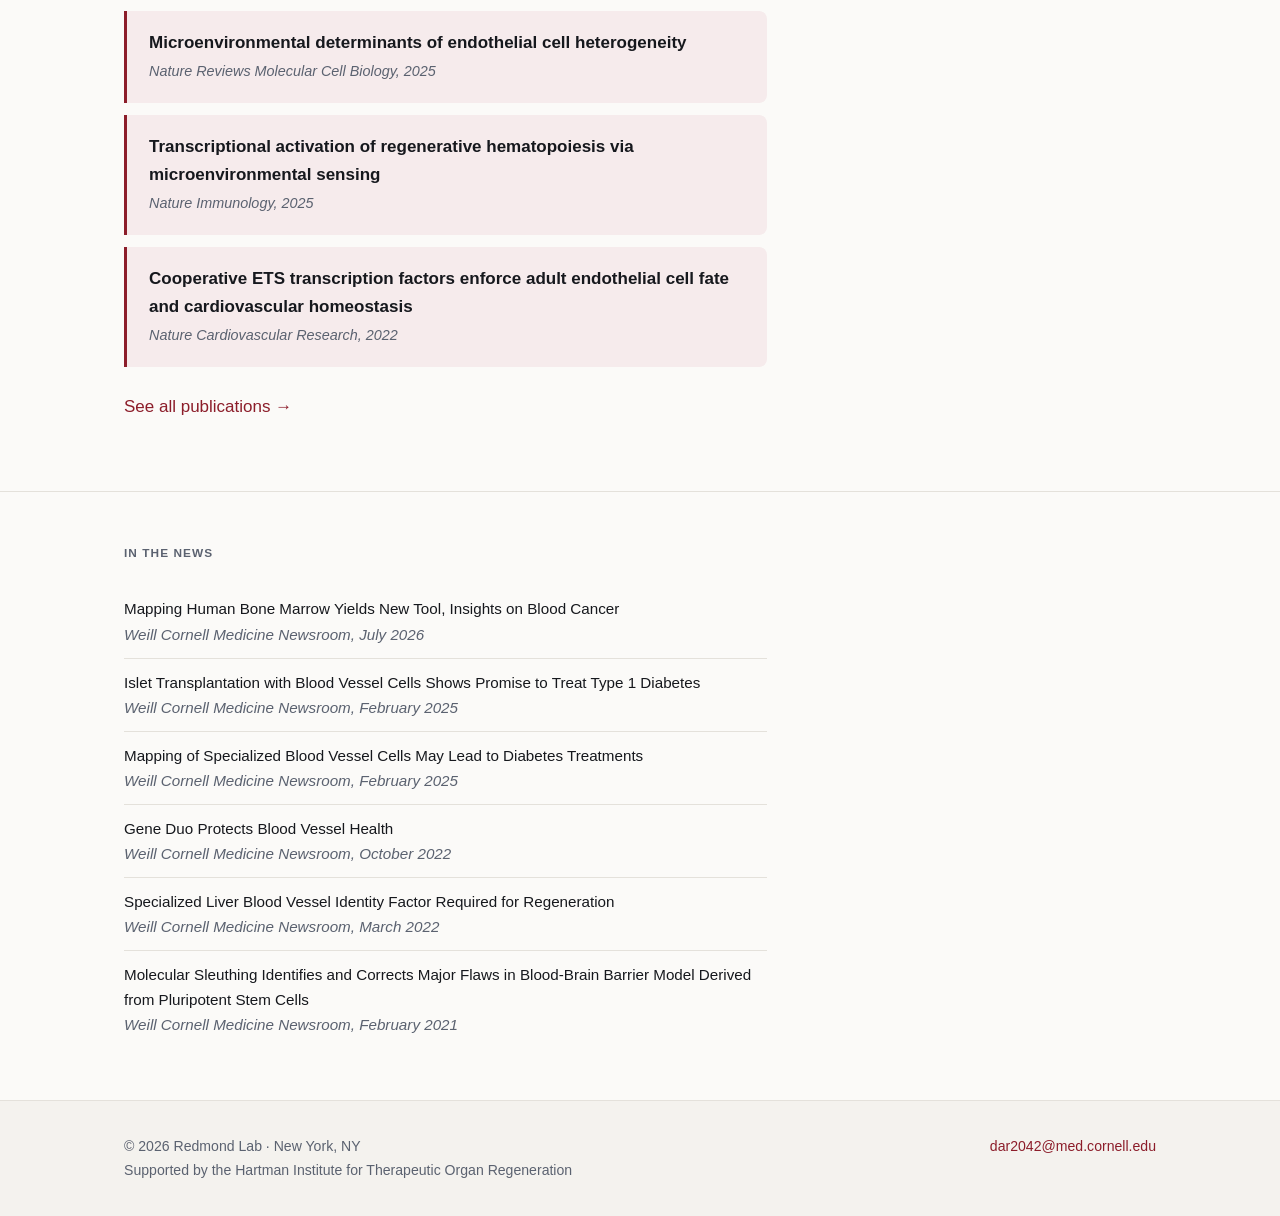
==== commit 138e1837: "Add social share card and people avatars Open Graph: every page previously had twitter:card set to s" ====
--- a/index.html
+++ b/index.html
@@ -14,9 +14,15 @@
 <meta property="og:description" content="The Redmond Lab works at the interface of computational and wet lab biology, using high-throughput and single-cell assays to study transcriptional regulation and immune-stromal interactions in development, iPS models, inflammation and regeneration.">
 <meta property="og:url" content="https://redmondlab.org/">
 <meta property="og:locale" content="en_US">
-<meta name="twitter:card" content="summary">
+<meta property="og:image" content="https://redmondlab.org/assets/og-card.png">
+<meta property="og:image:width" content="1200">
+<meta property="og:image:height" content="630">
+<meta property="og:image:alt" content="Redmond Lab, Weill Cornell Medicine. David Redmond, PhD, Assistant Professor of Computational Biology.">
+<meta name="twitter:card" content="summary_large_image">
 <meta name="twitter:title" content="Redmond Lab | Vascular Computational Biology">
 <meta name="twitter:description" content="The Redmond Lab works at the interface of computational and wet lab biology, using high-throughput and single-cell assays to study transcriptional regulation and immune-stromal interactions in development, iPS models, inflammation and regeneration.">
+<meta name="twitter:image" content="https://redmondlab.org/assets/og-card.png">
+<meta name="twitter:image:alt" content="Redmond Lab, Weill Cornell Medicine. David Redmond, PhD, Assistant Professor of Computational Biology.">
 
 <script type="application/ld+json">
 {
--- a/style.css
+++ b/style.css
@@ -199,6 +199,44 @@
   a.card:hover { transform: none; }
 }
 
+/* ---------- people ---------- */
+
+/* Name row at the top of a person card. The avatar is either an <img>
+   headshot or a <span> of initials; both use the .avatar class so the
+   two are interchangeable. */
+.person-head {
+  display: flex;
+  align-items: center;
+  gap: 14px;
+  margin-bottom: 14px;
+}
+.person-head h3 { margin: 0; }
+
+.avatar {
+  flex: 0 0 56px;
+  width: 56px;
+  height: 56px;
+  border-radius: 50%;
+  border: 1px solid var(--border);
+  object-fit: cover;
+  background: var(--accent-soft);
+  color: var(--accent);
+  display: flex;
+  align-items: center;
+  justify-content: center;
+  font-size: .95rem;
+  font-weight: 650;
+  letter-spacing: .04em;
+  user-select: none;
+}
+
+.avatar.lead-avatar {
+  flex-basis: 76px;
+  width: 76px;
+  height: 76px;
+  font-size: 1.2rem;
+}
+
 /* ---------- theme blocks (research page) ---------- */
 
 .theme {
@@ -246,6 +284,21 @@
 }
 ul.pubs li:last-child { border-bottom: none; }
 ul.pubs .venue { color: var(--muted); font-style: italic; }
+
+ul.pubs li a, .highlight a {
+  color: inherit;
+  text-decoration: none;
+  transition: color .15s ease;
+}
+ul.pubs li a:hover, .highlight a:hover {
+  color: var(--accent);
+  text-decoration: underline;
+}
+ul.pubs li a:focus-visible, .highlight a:focus-visible {
+  outline: 2px solid var(--accent);
+  outline-offset: 2px;
+  border-radius: 2px;
+}
 
 .highlight {
   background: var(--accent-soft);
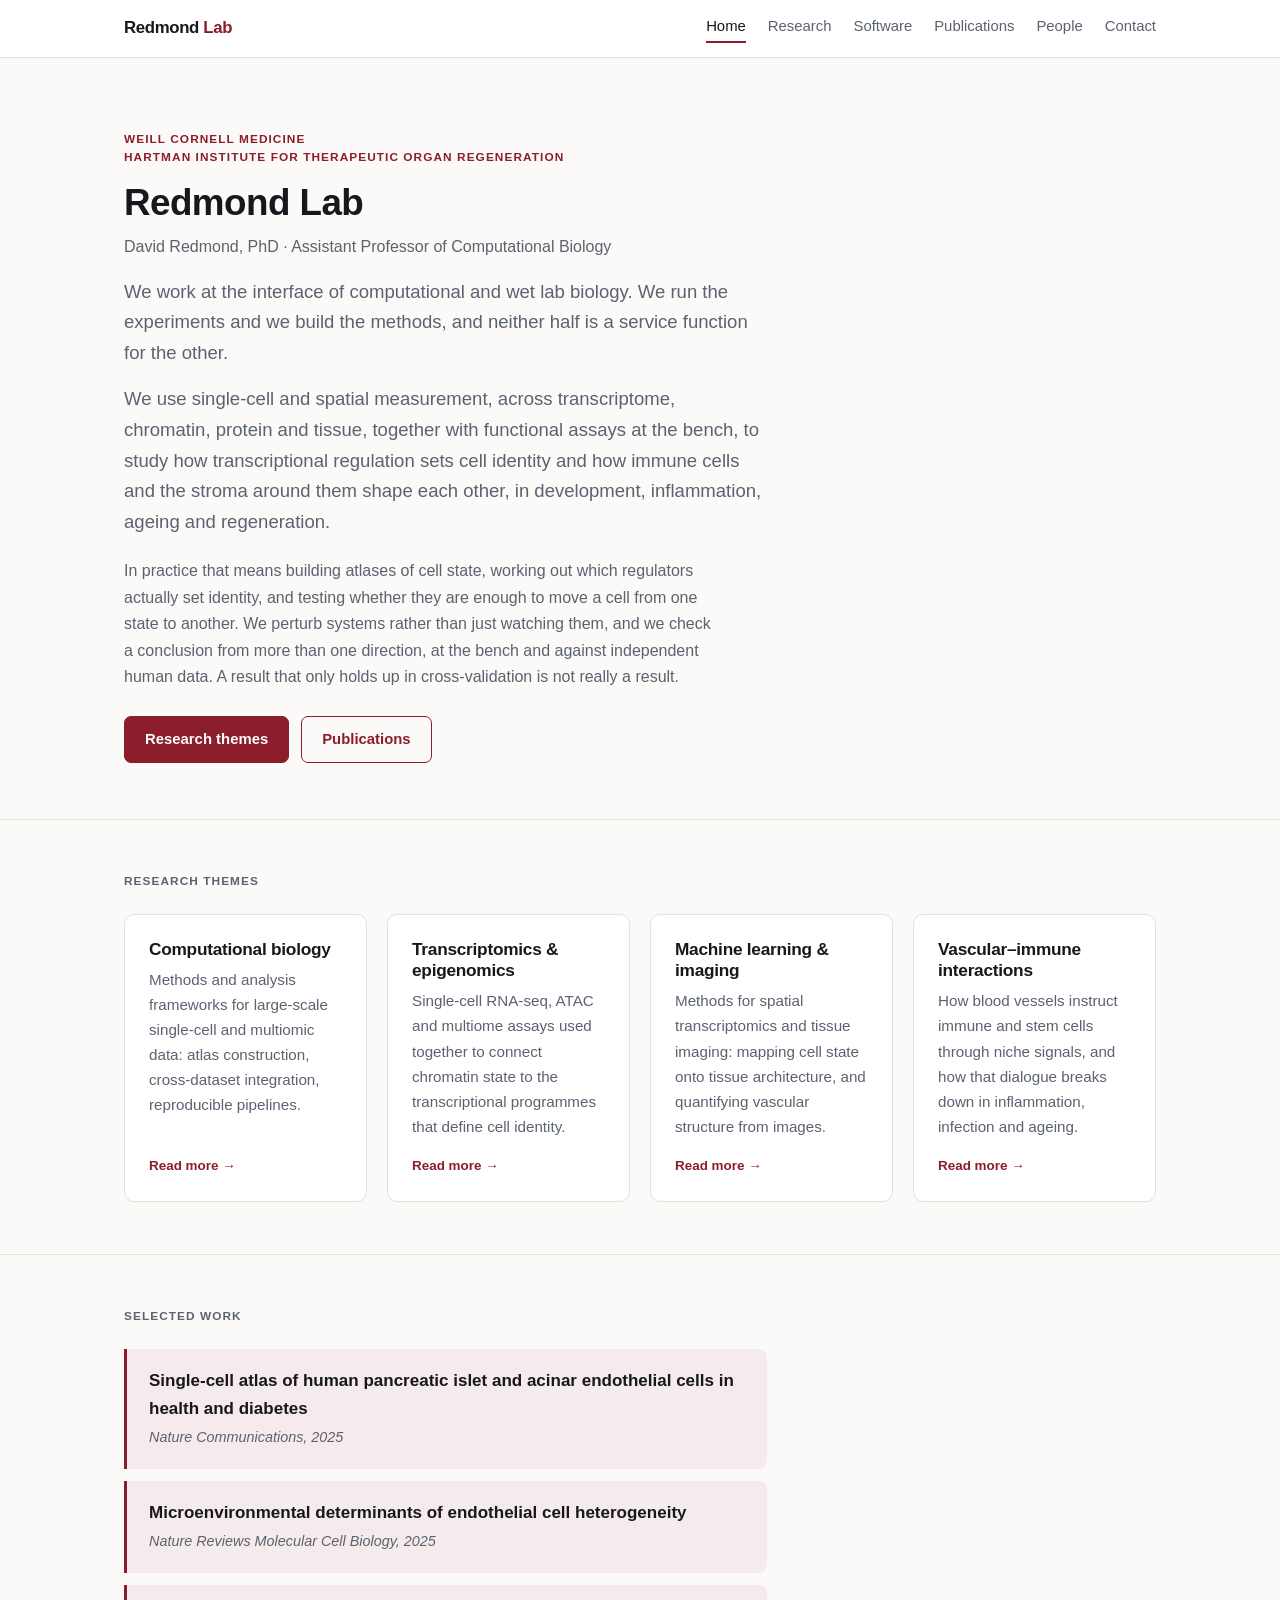
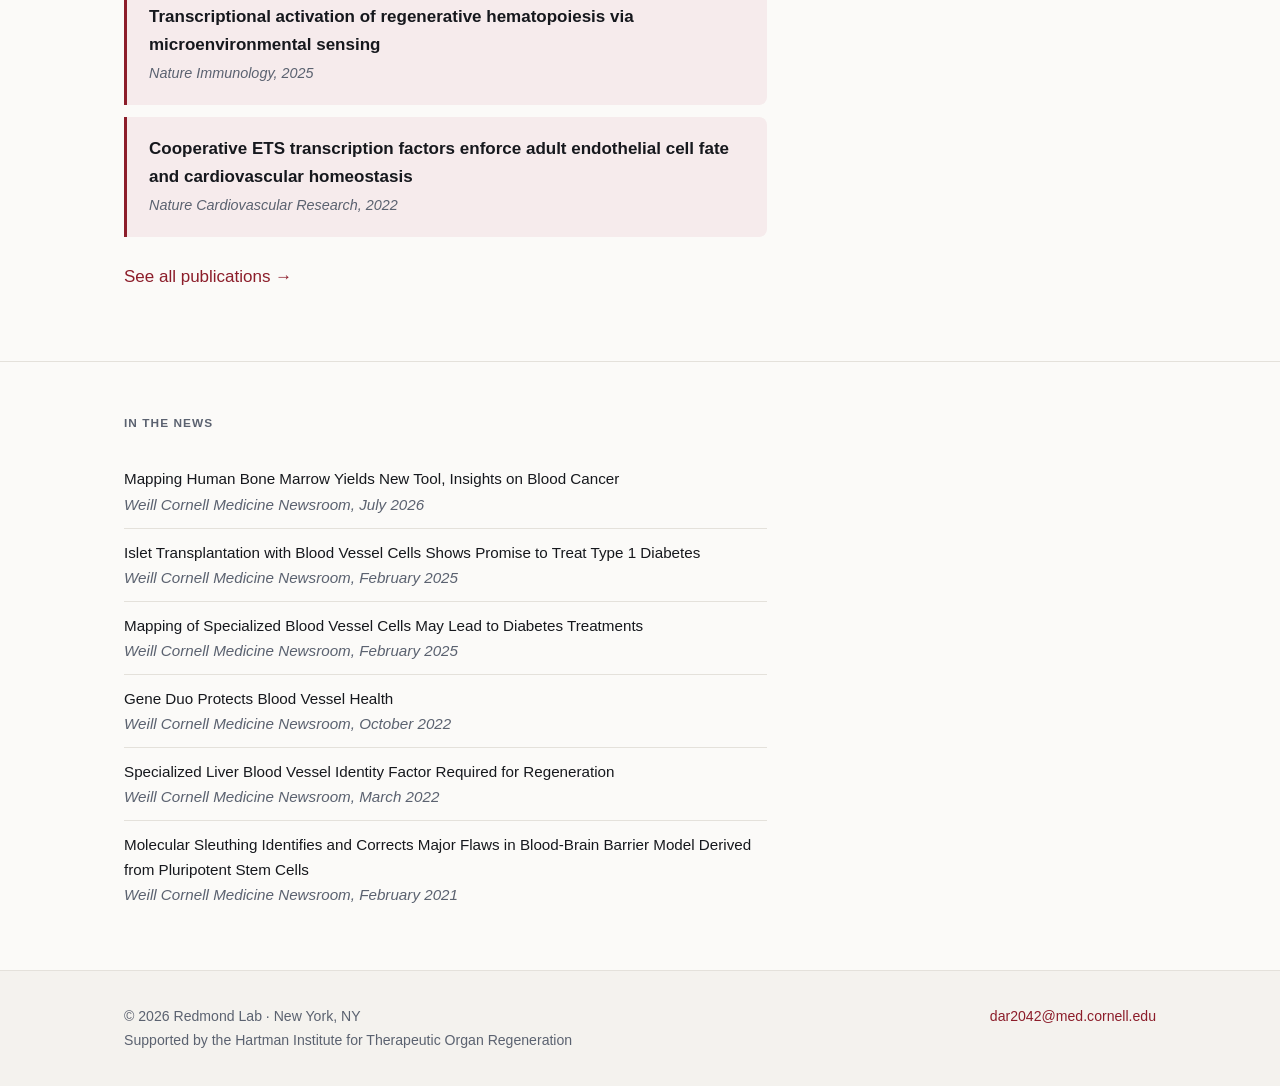
==== commit 0b016cdc: "Cap person card width and tighten the home page hero Person cards hold only a few lines but the defa" ====
--- a/index.html
+++ b/index.html
@@ -121,23 +121,17 @@
       the other.
     </p>
     <p class="lead">
-      We use high-dimensional and single-cell measurement, across transcriptome, chromatin,
-      protein and tissue space, together with functional assays at the bench, to study two
-      things: how transcriptional regulation establishes and maintains cell identity, and
-      how immune cells and the parenchyma and stroma around them shape each other.
-    </p>
-    <p class="lead">
-      We work on those questions in development, in stem cell and iPS-derived models, in
-      inflammation, and in ageing and regeneration.
+      We use single-cell and spatial measurement, across transcriptome, chromatin, protein
+      and tissue, together with functional assays at the bench, to study how transcriptional
+      regulation sets cell identity and how immune cells and the stroma around them shape
+      each other, in development, inflammation, ageing and regeneration.
     </p>
     <p class="detail">
-      In practice that means building atlases of cell state across tissues, working out
-      which regulators actually set identity, and testing whether they are enough to move a
-      cell from one state to another. We perturb systems rather than just watching them,
-      and we care where things happen in tissue, not only what is there. Wherever we can,
-      we check a conclusion from more than one direction, at the bench and against
-      independent human data. A result that only holds up in cross-validation is not really
-      a result.
+      In practice that means building atlases of cell state, working out which regulators
+      actually set identity, and testing whether they are enough to move a cell from one
+      state to another. We perturb systems rather than just watching them, and we check a
+      conclusion from more than one direction, at the bench and against independent human
+      data. A result that only holds up in cross-validation is not really a result.
     </p>
     <div class="btn-row">
       <a class="btn" href="research.html">Research themes</a>
--- a/style.css
+++ b/style.css
@@ -201,6 +201,13 @@
 
 /* ---------- people ---------- */
 
+/* Person cards hold only a few lines, so they are capped rather than
+   stretched across the full width the way the default .grid does. */
+.grid.people { grid-template-columns: repeat(auto-fill, minmax(260px, 360px)); }
+@media (max-width: 560px) {
+  .grid.people { grid-template-columns: 1fr; }
+}
+
 /* Name row at the top of a person card. The avatar is either an <img>
    headshot or a <span> of initials; both use the .avatar class so the
    two are interchangeable. */
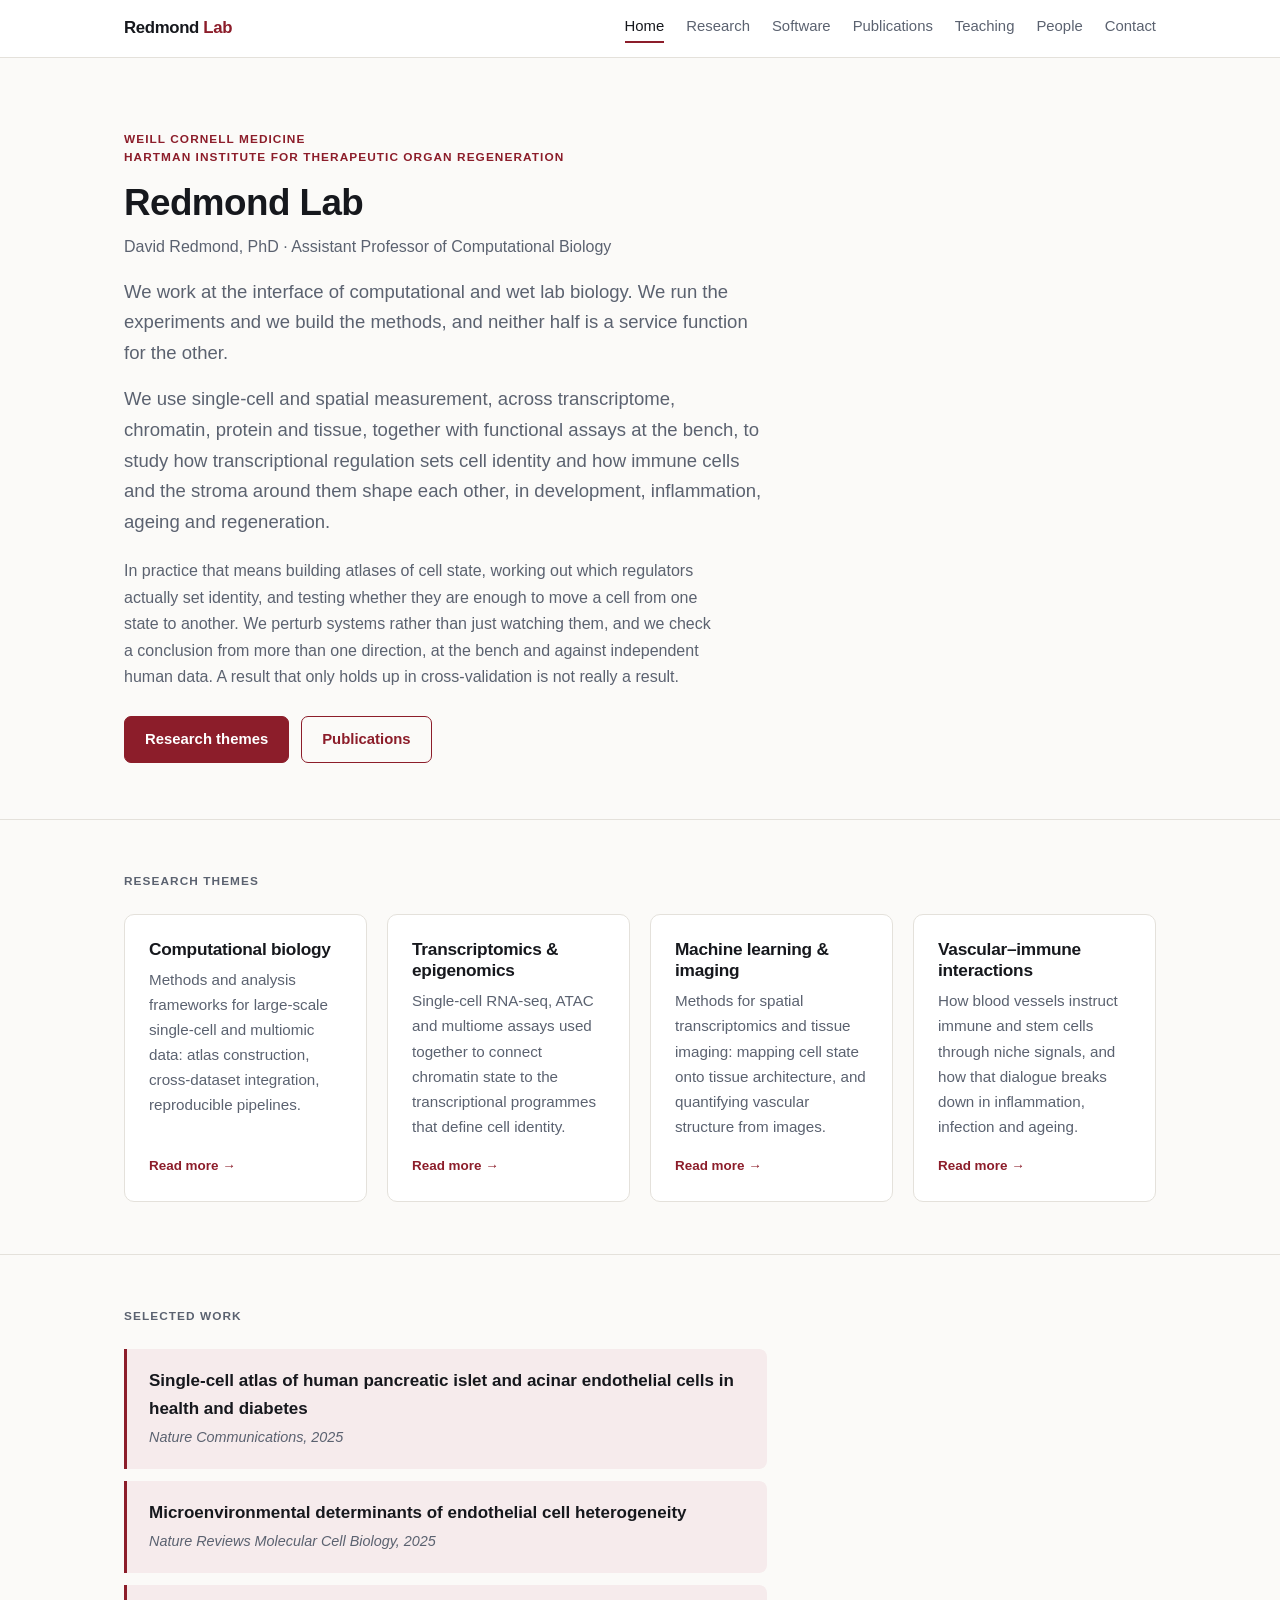
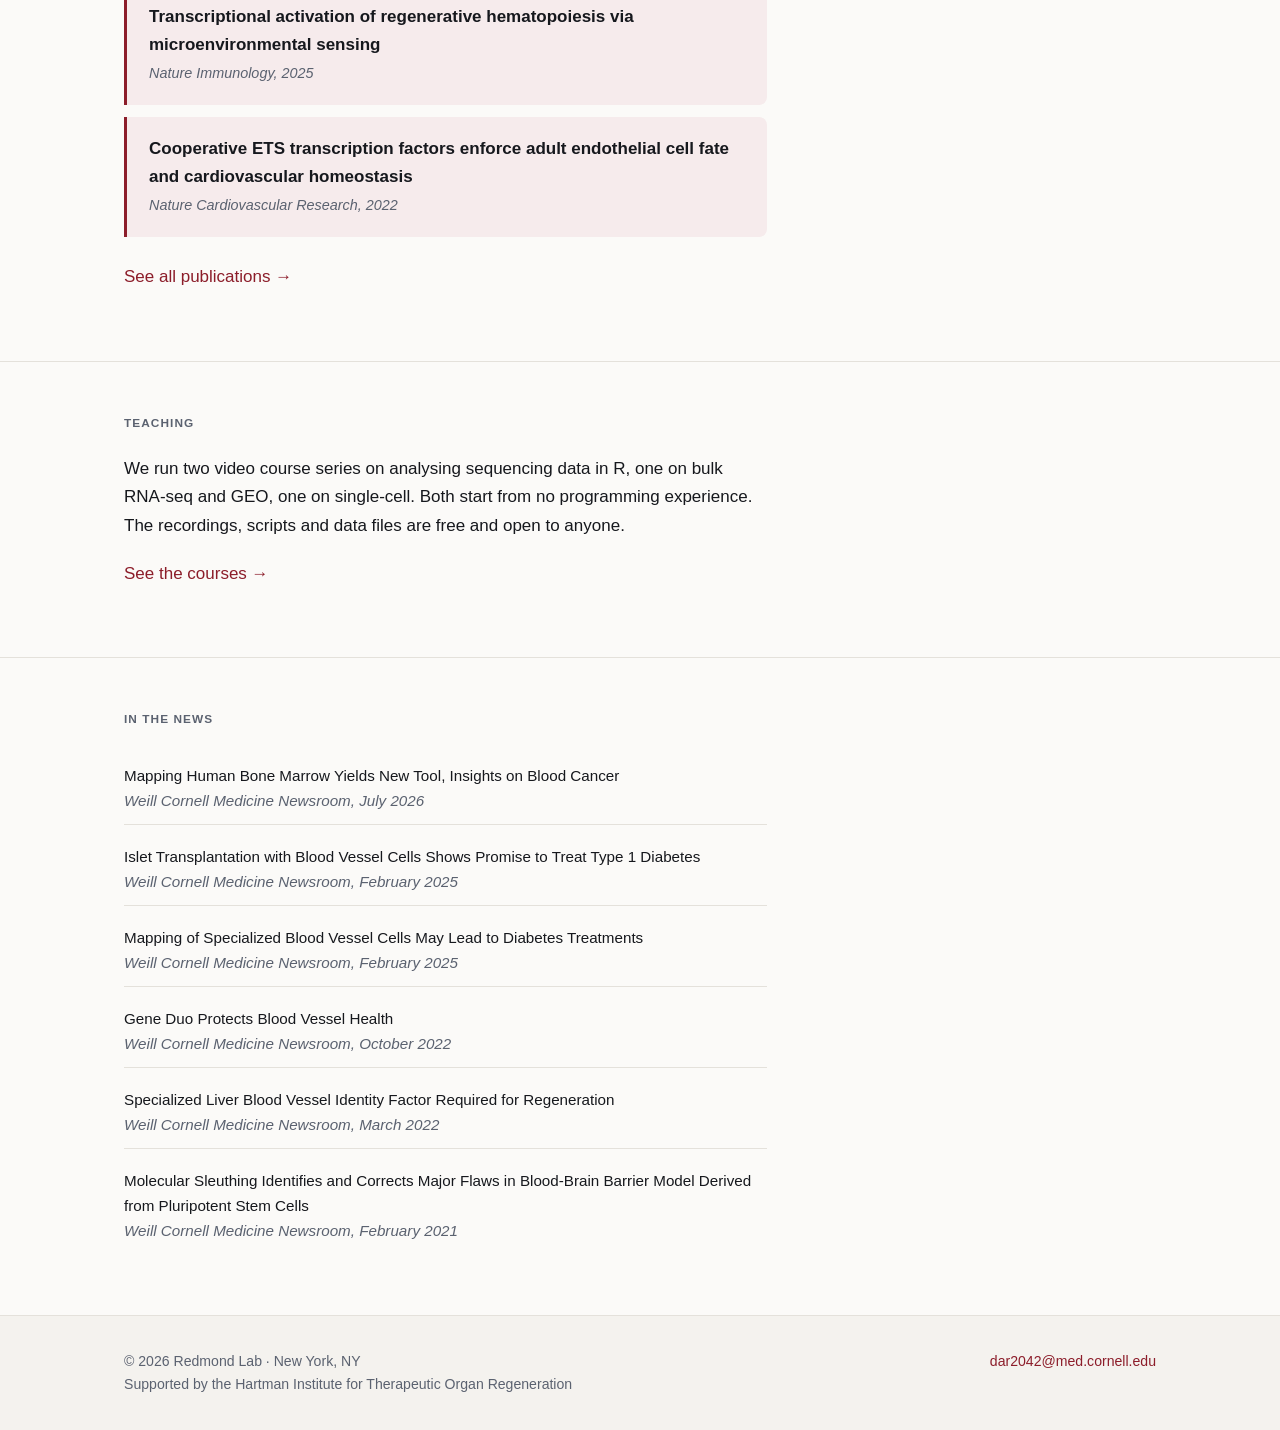
==== commit 127cbf76: "Add Teaching page for the two R video courses New teaching.html covering the bulk RNAseq/GEO course " ====
--- a/index.html
+++ b/index.html
@@ -103,6 +103,7 @@
       <a href="research.html">Research</a>
       <a href="software.html">Software</a>
       <a href="publications.html">Publications</a>
+      <a href="teaching.html">Teaching</a>
       <a href="people.html">People</a>
       <a href="contact.html">Contact</a>
     </nav>
@@ -219,6 +220,22 @@
 
 <section>
   <div class="wrap">
+    <p class="eyebrow">Teaching</p>
+    <div class="prose">
+      <p>
+        We run two video course series on analysing sequencing data in R, one on bulk
+        RNA-seq and GEO, one on single-cell. Both start from no programming experience.
+        The recordings, scripts and data files are free and open to anyone.
+      </p>
+      <p style="margin-top:20px">
+        <a href="teaching.html">See the courses &rarr;</a>
+      </p>
+    </div>
+  </div>
+</section>
+
+<section>
+  <div class="wrap">
     <p class="eyebrow">In the news</p>
     <div class="prose">
       <ul class="pubs">
--- a/style.css
+++ b/style.css
@@ -53,6 +53,9 @@
 h1 { font-size: 2.3rem; margin: 0 0 .5rem; }
 h2 { font-size: 1.45rem; margin: 2.75rem 0 .9rem; }
 h3 { font-size: 1.08rem; margin: 0 0 .4rem; }
+.prose h3 { margin-top: 2rem; }
+.prose ul { padding-left: 1.15rem; }
+.prose ul li { margin-bottom: .5rem; }
 
 /* ---------- header ---------- */
 
@@ -315,6 +318,36 @@
   margin: 0 0 12px;
 }
 .highlight .venue { color: var(--muted); font-style: italic; font-size: .9rem; }
+
+/* ---------- datasets ---------- */
+
+ul.datasets { list-style: none; margin: 0; padding: 0; }
+ul.datasets li {
+  padding: 15px 0;
+  border-bottom: 1px solid var(--border);
+}
+ul.datasets li:last-child { border-bottom: none; }
+ul.datasets .ds-title { font-size: .95rem; font-weight: 600; }
+ul.datasets .ds-title a { color: inherit; text-decoration: none; }
+ul.datasets .ds-title a:hover { color: var(--accent); text-decoration: underline; }
+ul.datasets .venue { color: var(--muted); font-style: italic; font-size: .88rem; }
+
+.accs { display: flex; flex-wrap: wrap; gap: 6px; margin-top: 9px; }
+a.acc {
+  font-family: ui-monospace, SFMono-Regular, Menlo, Consolas, monospace;
+  font-size: .78rem;
+  padding: 2px 8px;
+  border: 1px solid var(--border);
+  border-radius: 5px;
+  background: var(--surface);
+  color: var(--muted);
+  white-space: nowrap;
+}
+a.acc:hover {
+  border-color: var(--accent);
+  color: var(--accent);
+  text-decoration: none;
+}
 
 /* ---------- misc ---------- */
 
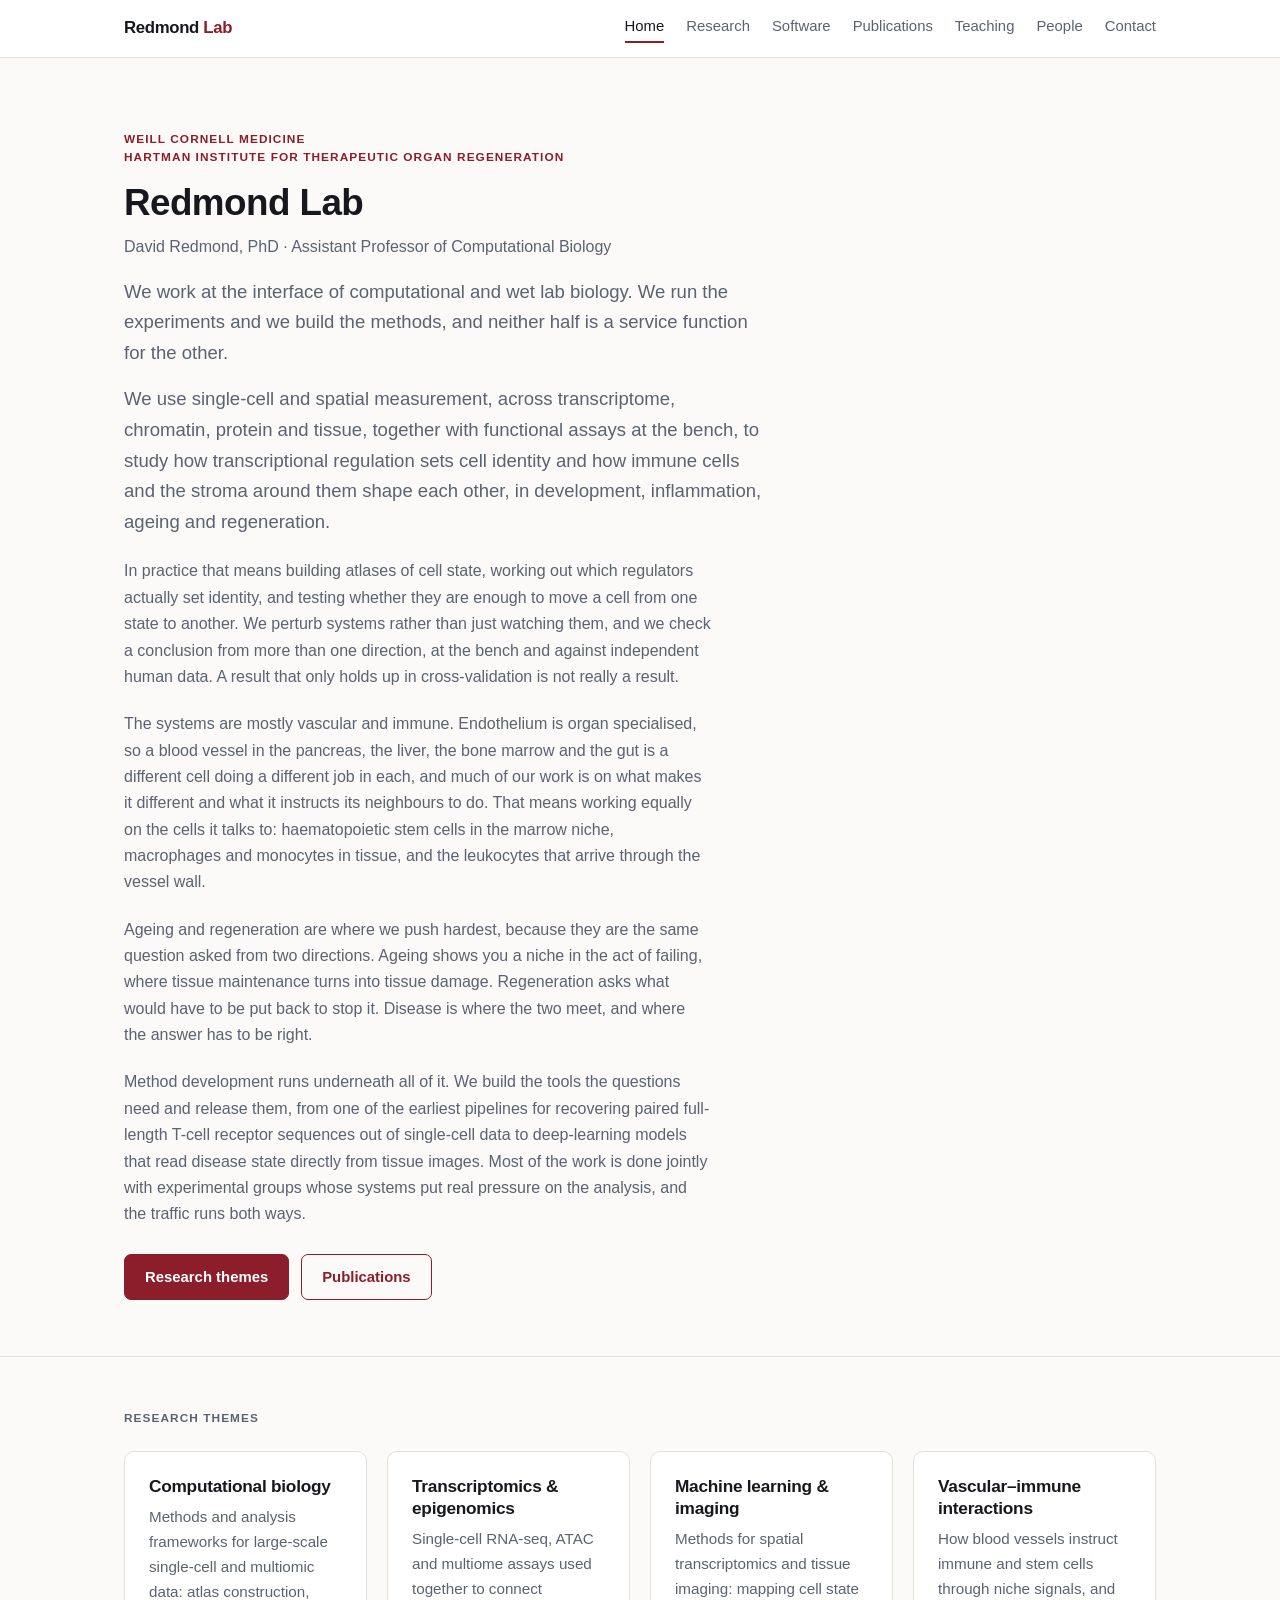
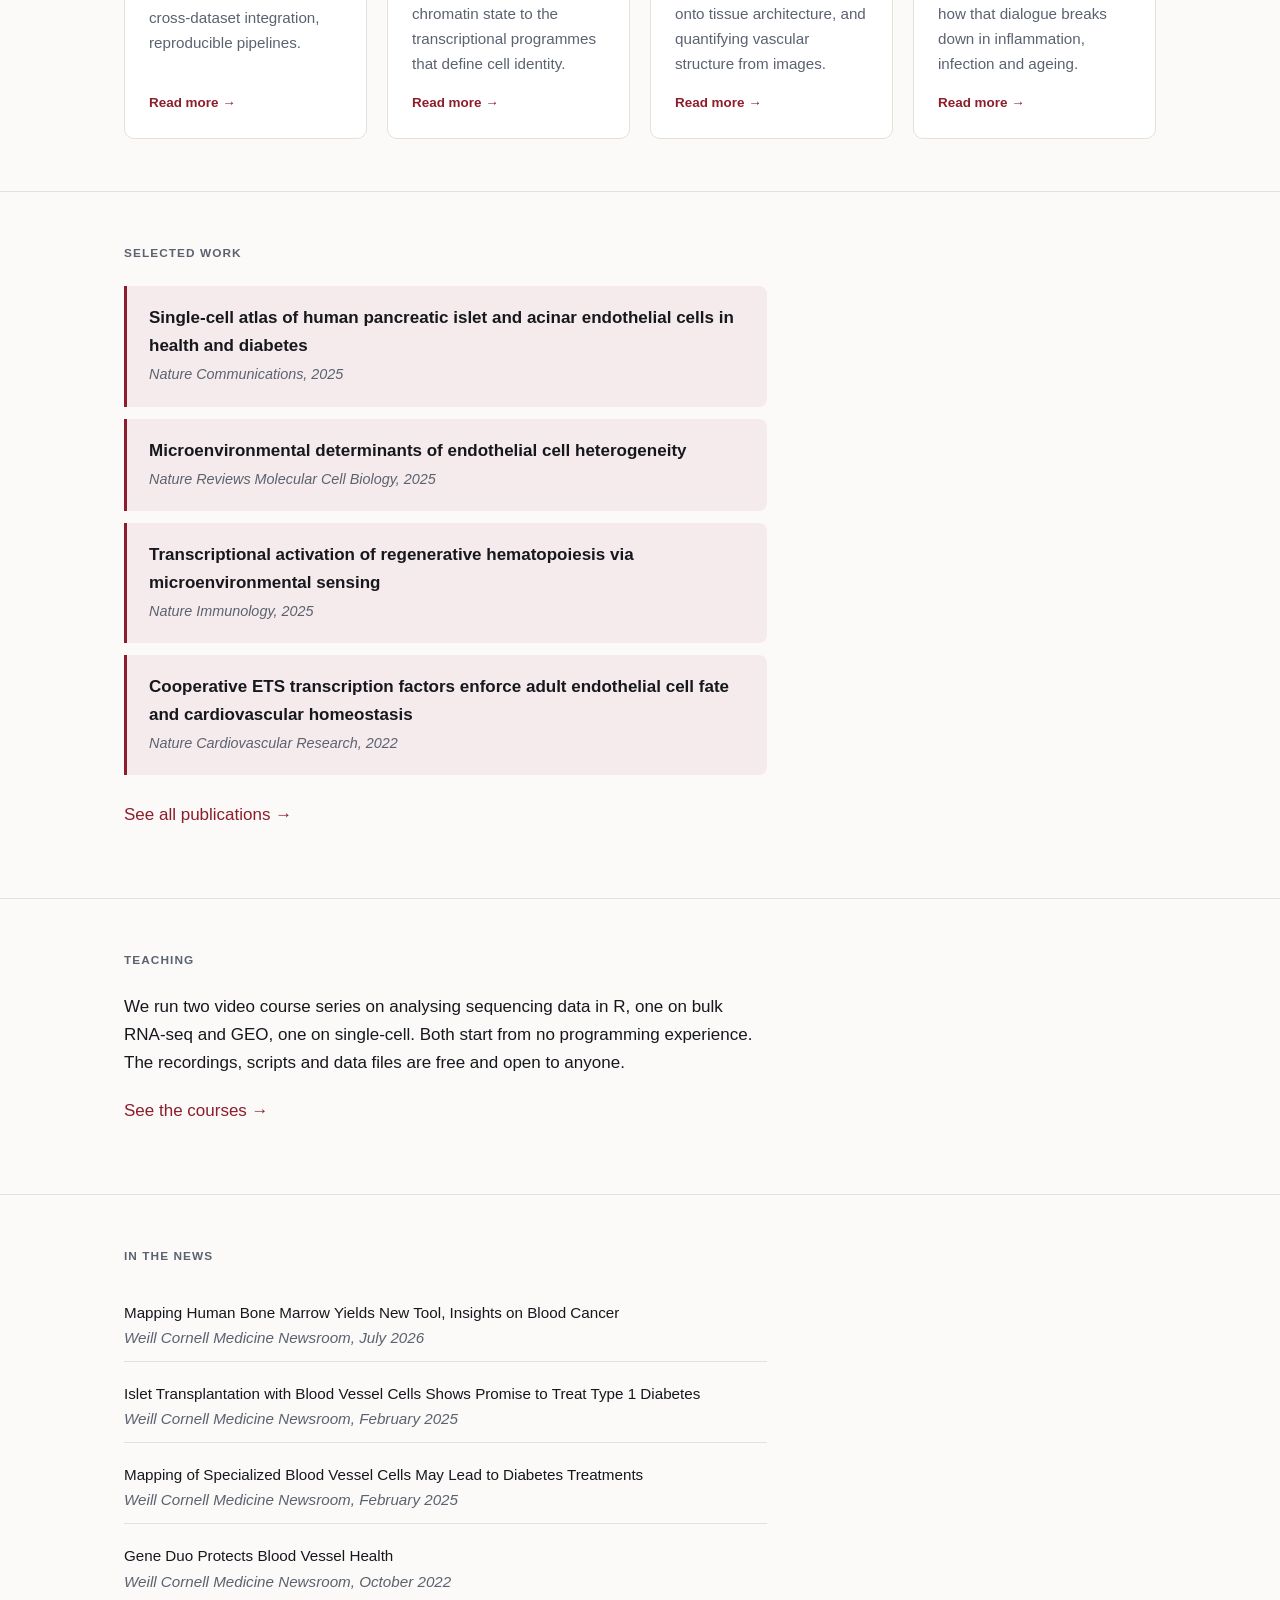
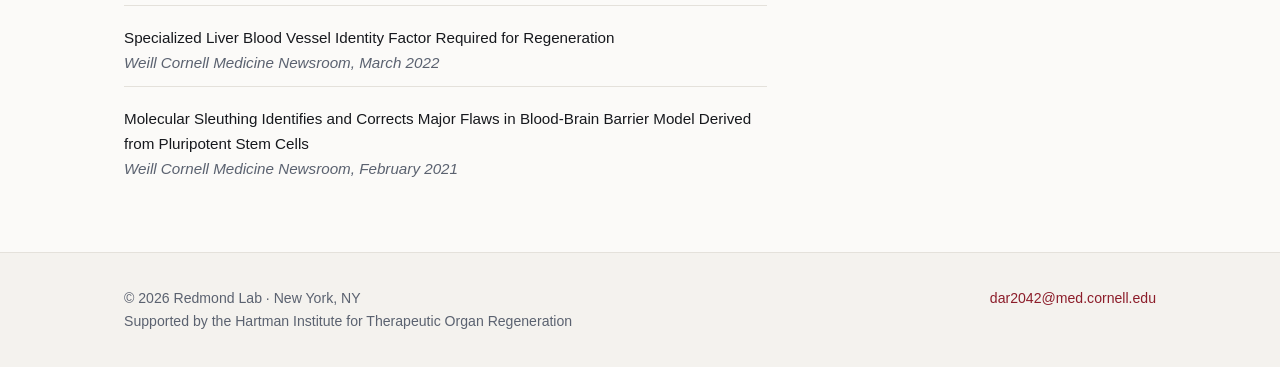
==== commit bba66c02: "Extend the home page intro Adds three paragraphs on the systems we work in, ageing and regeneration " ====
--- a/index.html
+++ b/index.html
@@ -134,6 +134,29 @@
       conclusion from more than one direction, at the bench and against independent human
       data. A result that only holds up in cross-validation is not really a result.
     </p>
+    <p class="detail">
+      The systems are mostly vascular and immune. Endothelium is organ specialised, so a
+      blood vessel in the pancreas, the liver, the bone marrow and the gut is a different
+      cell doing a different job in each, and much of our work is on what makes it
+      different and what it instructs its neighbours to do. That means working equally on
+      the cells it talks to: haematopoietic stem cells in the marrow niche, macrophages
+      and monocytes in tissue, and the leukocytes that arrive through the vessel wall.
+    </p>
+    <p class="detail">
+      Ageing and regeneration are where we push hardest, because they are the same
+      question asked from two directions. Ageing shows you a niche in the act of failing,
+      where tissue maintenance turns into tissue damage. Regeneration asks what would have
+      to be put back to stop it. Disease is where the two meet, and where the answer has
+      to be right.
+    </p>
+    <p class="detail">
+      Method development runs underneath all of it. We build the tools the questions need
+      and release them, from one of the earliest pipelines for recovering paired
+      full-length T-cell receptor sequences out of single-cell data to deep-learning
+      models that read disease state directly from tissue images. Most of the work is done
+      jointly with experimental groups whose systems put real pressure on the analysis,
+      and the traffic runs both ways.
+    </p>
     <div class="btn-row">
       <a class="btn" href="research.html">Research themes</a>
       <a class="btn ghost" href="publications.html">Publications</a>
